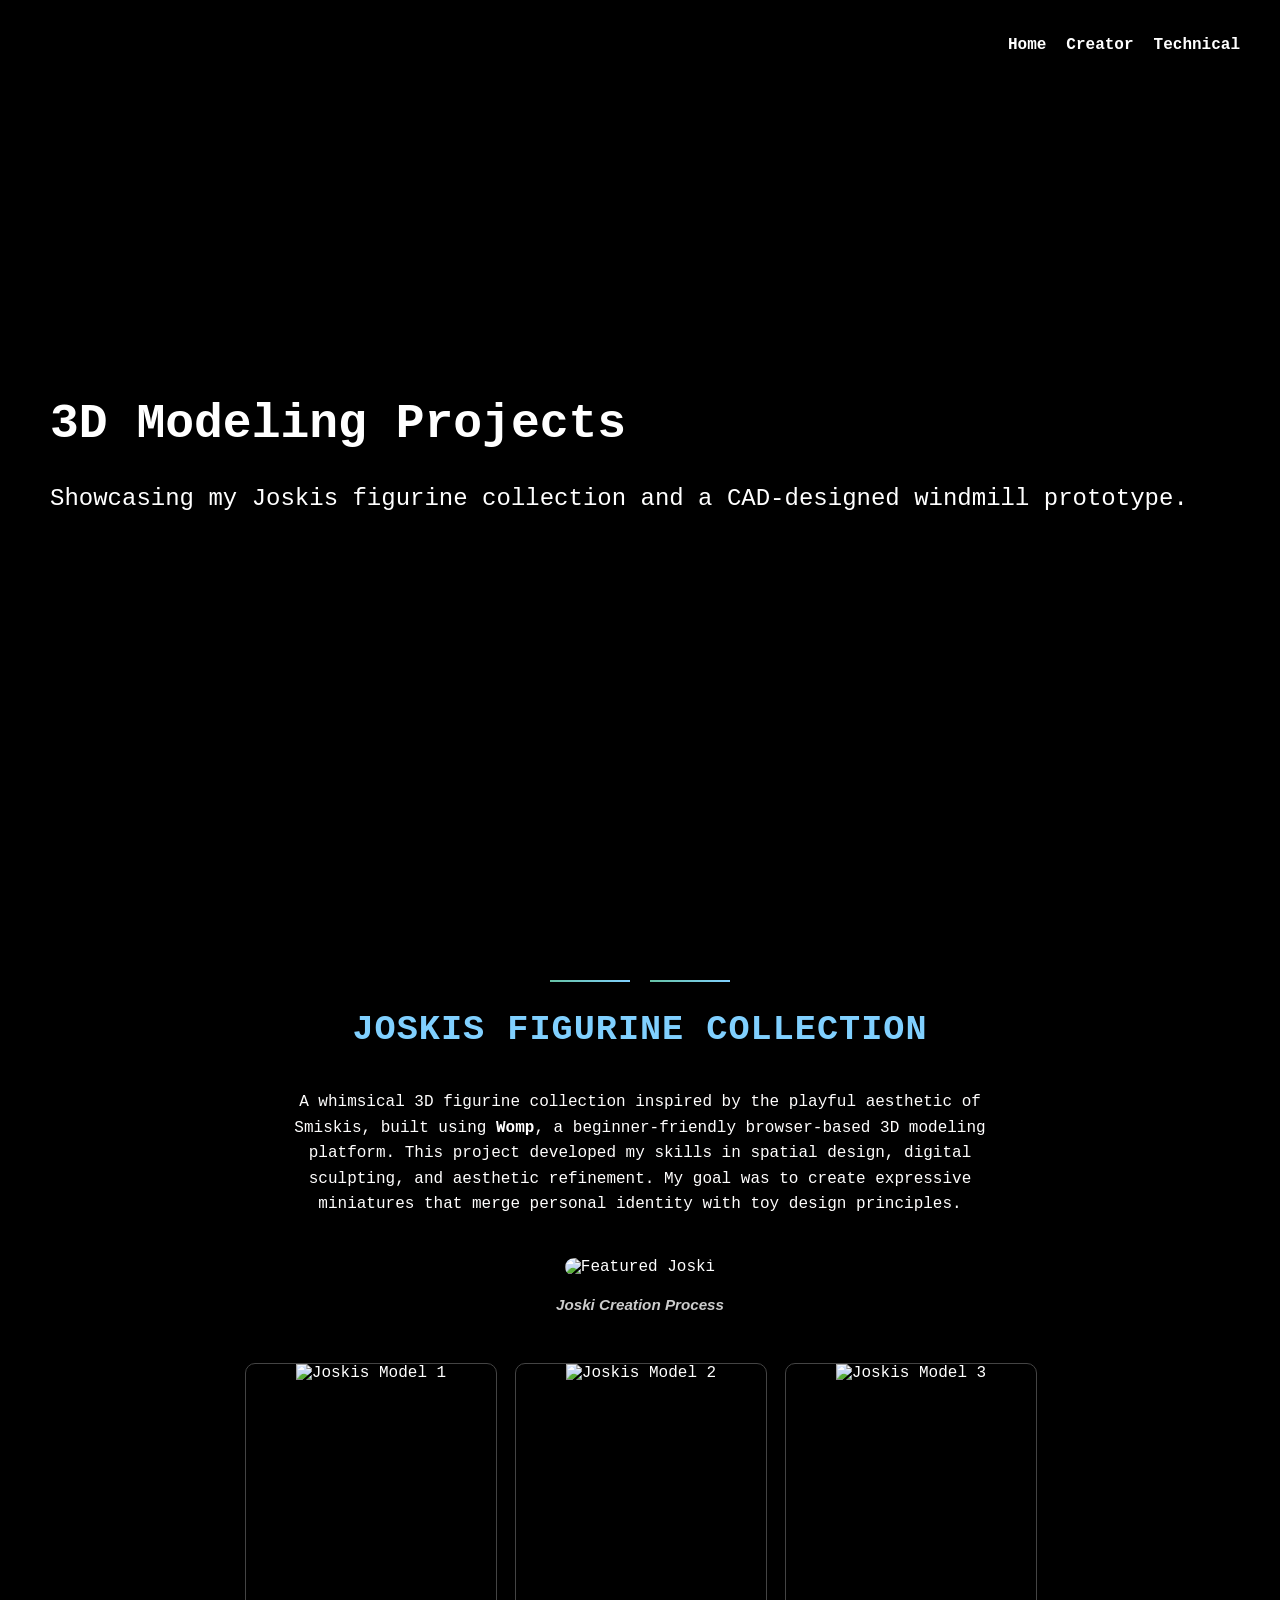
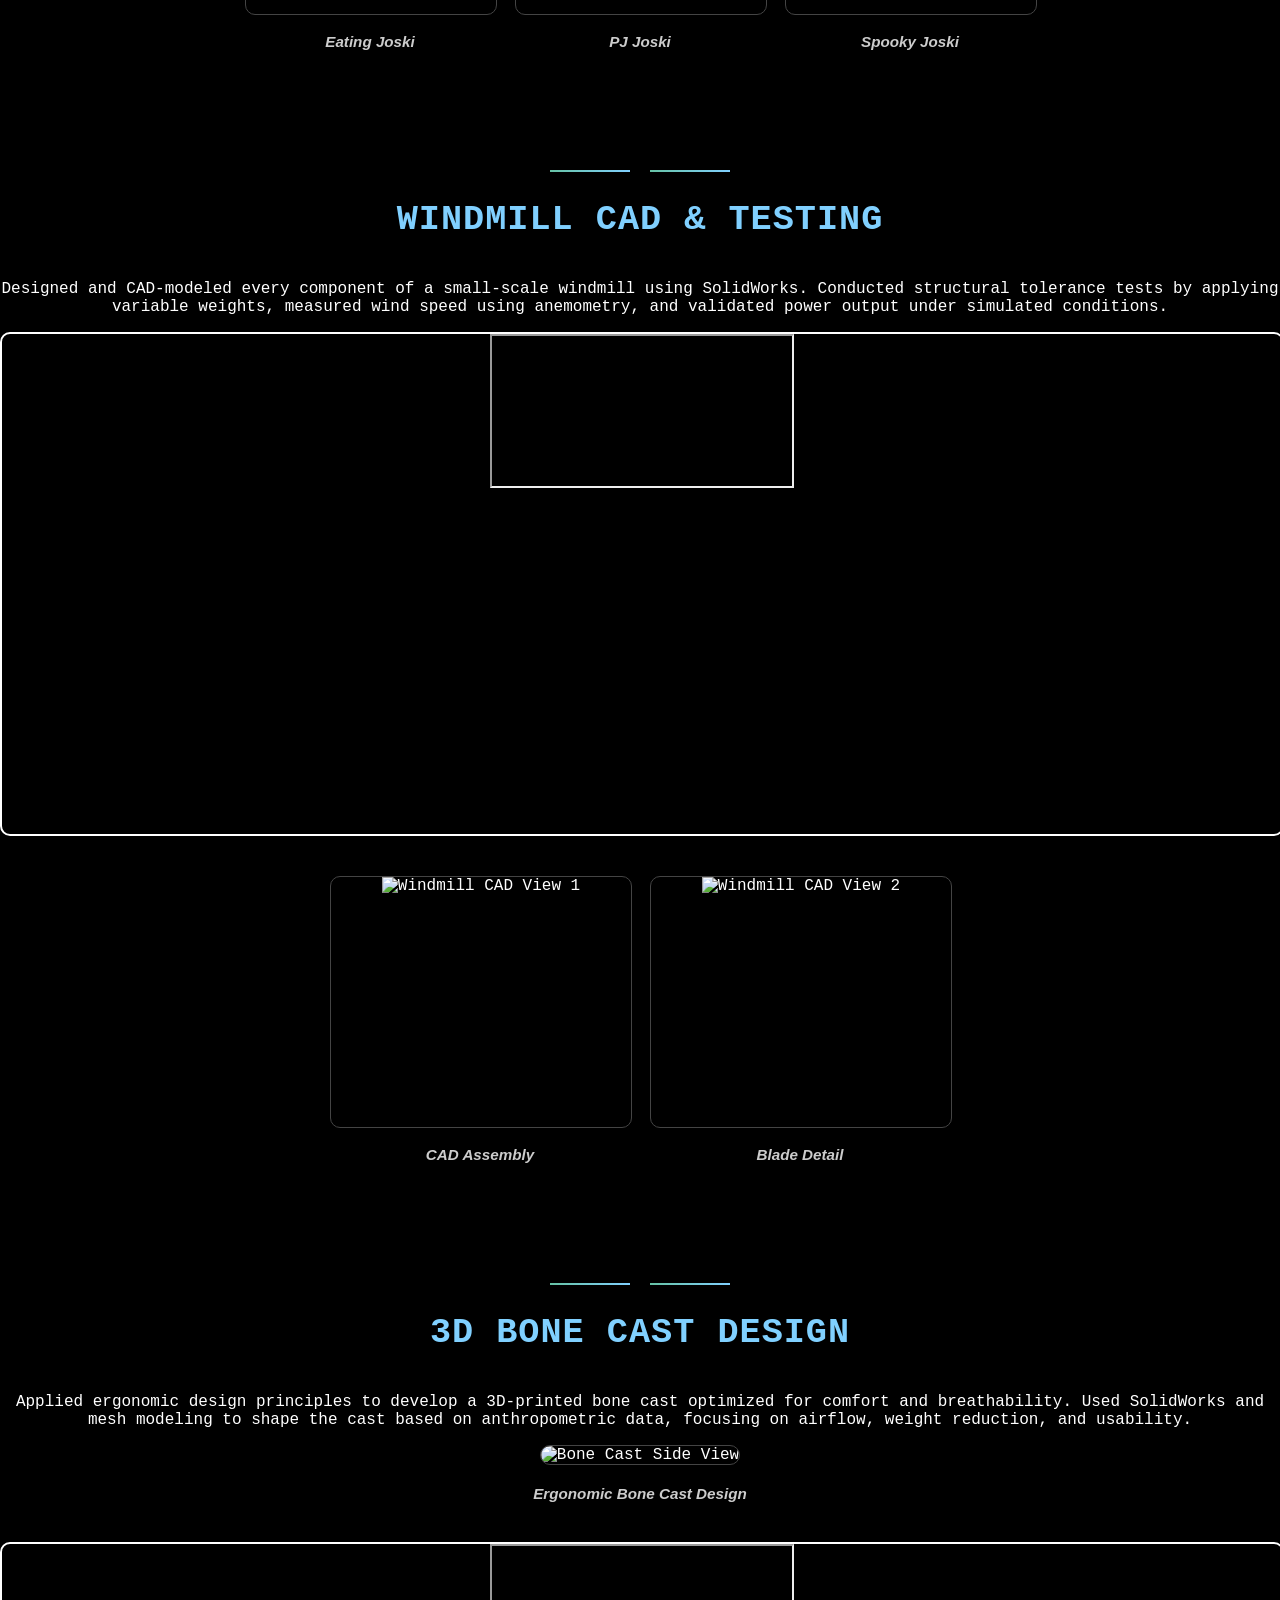
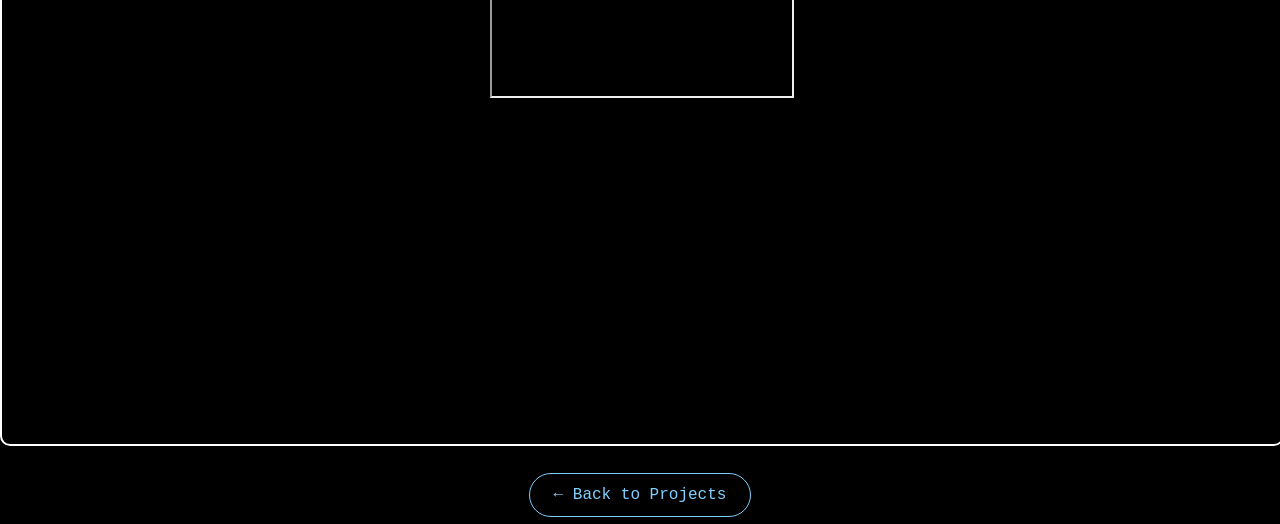
==== 3dmodel.html @ 24d0a65a "gitignore and bug fixes" ====
<!DOCTYPE html>
<html lang="en">
<head>
  <meta charset="UTF-8" />
  <meta name="viewport" content="width=device-width, initial-scale=1.0" />
  <title>Joskis Collection & Windmill Design</title>
  <style>

.back-button {
  padding: 12px 24px;
  border: 1px solid #80d0ff;
  border-radius: 30px;
  color: #80d0ff;
  text-decoration: none;
  font-size: 1rem;
  transition: background-color 0.3s, color 0.3s;
}

.back-button:hover {
  background-color: #80d0ff;
  color: black;
  cursor: pointer;
}

.pdf-container {
  margin-bottom: 40px;
  border: 2px solid white;
  border-radius: 10px;
  overflow: hidden;
  width: 100%;
  height: 500px;
}

.caption {
      text-align: center;
      font-size: 0.9rem;
      margin: 10px 0 30px;
      color: #ccc;
    }

    .caption-description {
      color: #999;
      font-size: 0.85rem;
      margin: -20px 0 30px;
      max-width: 450px;
      text-align: center;
      margin-left: auto;
      margin-right: auto;
      font-style: italic;
    }


  </style>
  <link rel="stylesheet" href="technical.css" />
</head>
<body>
  <ul class="top-nav">
    <li><a href="homepage.html">Home</a></li>
    <li><a href="creator.html">Creator</a></li>
    <li><a href="technical.html">Technical</a></li>
  </ul>

  <div class="header">
    <h1>3D Modeling Projects</h1>
    <p>Showcasing my Joskis figurine collection and a CAD-designed windmill prototype.</p>
  </div>

 <!-- Joskis Collection -->
<div class="section-title">Joskis Figurine Collection</div>

<p style="text-align: center; max-width: 700px; margin: 0 auto 40px; color: #fffefe; font-size: 1rem; line-height: 1.6;">
  A whimsical 3D figurine collection inspired by the playful aesthetic of Smiskis, built using <b>Womp</b>, a beginner-friendly browser-based 3D modeling platform.
  This project developed my skills in spatial design, digital sculpting, and aesthetic refinement. My goal was to create expressive miniatures that merge personal identity with toy design principles.
</p>

<!-- Featured Image -->
<div style="text-align: center; margin-bottom: 40px;">
  <img src="womp_process.png" alt="Featured Joski" style="max-width: 90%; height: auto; border-radius: 12px;" />
  <div class="caption" style="margin-top: 10px;">Joski Creation Process</div>
</div>

<!-- 3 Joskis in horizontal view -->
<div style="display: flex; justify-content: center; gap: 20px; flex-wrap: wrap; margin-bottom: 40px;">
    <div style="text-align: center; width: 250px;">
      <div style="width: 100%; height: 250px; overflow: hidden; border-radius: 10px; border: 1px solid #444;">
        <img src="womp1.png" alt="Joskis Model 1" style="width: 100%; height: 100%; object-fit: cover;" />
      </div>
      <div class="caption" style="margin-top: 8px;">Eating Joski</div>
    </div>
  
    <div style="text-align: center; width: 250px;">
      <div style="width: 100%; height: 250px; overflow: hidden; border-radius: 10px; border: 1px solid #444;">
        <img src="womp2.png" alt="Joskis Model 2" style="width: 100%; height: 100%; object-fit: cover;" />
      </div>
      <div class="caption" style="margin-top: 8px;">PJ Joski</div>
    </div>
  
    <div style="text-align: center; width: 250px;">
      <div style="width: 100%; height: 250px; overflow: hidden; border-radius: 10px; border: 1px solid #444;">
        <img src="womp3.png" alt="Joskis Model 3" style="width: 100%; height: 100%; object-fit: cover;" />
      </div>
      <div class="caption" style="margin-top: 8px;">Spooky Joski</div>
    </div>
  </div>
  


  <!-- Windmill Design -->
  <div class="section-title">Windmill CAD & Testing</div>
  <div class="project">
    <p class="project-description">
      Designed and CAD-modeled every component of a small-scale windmill using SolidWorks. Conducted structural tolerance tests by applying variable weights, measured wind speed using anemometry, and validated power output under simulated conditions.
    </p>
    <!-- PDF embed -->
    <div class="pdf-container">
      <iframe src="turbine_paper.pdf"></iframe>
    </div>
    <!-- Supporting images: 2 side-by-side -->
<div style="display: flex; justify-content: center; gap: 20px; flex-wrap: wrap; margin-top: 30px;">
    <div style="text-align: center; width: 300px;">
      <div style="width: 100%; height: 250px; overflow: hidden; border-radius: 10px; border: 1px solid #444;">
        <img src="turbine_sketch.png" alt="Windmill CAD View 1" style="width: 100%; height: 100%; object-fit: cover;" />
      </div>
      <div class="caption" style="margin-top: 8px;">CAD Assembly</div>
    </div>
  
    <div style="text-align: center; width: 300px;">
      <div style="width: 100%; height: 250px; overflow: hidden; border-radius: 10px; border: 1px solid #444;">
        <img src="turbine_cad.png" alt="Windmill CAD View 2" style="width: 100%; height: 100%; object-fit: cover;" />
      </div>
      <div class="caption" style="margin-top: 8px;">Blade Detail</div>
    </div>
  </div>
  


  <!-- 3D Bone Cast Design -->
<div class="section-title">3D Bone Cast Design</div>

<div class="project">
  <p class="project-description">
    Applied ergonomic design principles to develop a 3D-printed bone cast optimized for comfort and breathability. 
    Used SolidWorks and mesh modeling to shape the cast based on anthropometric data, focusing on airflow, weight reduction, and usability.
  </p>

  <!-- Full-width Image (no crop) -->
  <div style="text-align: center; margin-bottom: 30px;">
    <img src="cast_poster.png" alt="Bone Cast Side View" style="max-width: 90%; height: auto; border-radius: 12px; border: 1px solid #444;" />
    <div class="caption" style="margin-top: 10px;">Ergonomic Bone Cast Design</div>
  </div>

  <!-- PDF embed -->
  <div class="pdf-container">
    <iframe src="cast_paper.pdf"></iframe>
  </div>
</div>



<div class="back-container">
    <a href="creator.html" class="back-button">← Back to Projects</a>
  </div>
</body>
</html>
---- technical.css ----
body {
    background-color: black;
    color: white;
    font-family: 'Andale Mono', monospace;
    text-align: center;
    margin: 0;
    padding: 0;
}


.header {
    display: flex;
    flex-direction: column;
    align-items: flex-start;
    justify-content: center;
    height: 100vh;
    padding-left: 50px;
    text-align: left;
}

.header h1 {
    font-size: 3rem;
    margin-bottom: 10px;
}

.header p {
    font-size: 1.5rem;
    font-family: 'Courier New', sans-serif;
}


.gallery {
    display: flex;
    justify-content: center;
    align-items: center;
    gap: 50px;
    padding: 50px;
}

.gallery-item {
    text-align: center;
}

.gallery-item img {
    width: 250px;
    height: 250px;
    object-fit: cover;
    border-radius: 10px;
    border: 2px solid white;
    transition: transform 0.3s ease, border-color 0.3s ease;
}

.gallery-item img:hover {
    transform: scale(1.05);
    border-color: #4992d6;
}

.gallery-item p {
    margin-top: 15px;
    font-size: 1.5rem;
    font-family: 'copperplate', sans-serif;
}


.top-nav {
    display: flex;
    justify-content: flex-end; 
    gap: 20px;
    position: absolute;
    list-style: none;
    top: 20px;
    right: 40px;
}

.top-nav a {
    text-decoration: none;
    color: white;
    font-size: 16px;
    font-weight: bold;
    transition: color 0.3s;
}

.top-nav a:hover {
    color: #4992d6;
}

.cta {
    display: flex;
    gap: 20px;
    margin-top: 40px;
}

.cta button {
    background: none;
    border: 2px solid white;
    color: white;
    padding: 10px 20px;
    font-size: 1.5rem;
    cursor: pointer;
    transition: background 0.3s ease;
}

.cta button:hover {
    background: white;
    color: black;
}

.horizontal-scroll {
    display: flex;
    overflow-x: auto;
    overflow-y: hidden;
    gap: 50px;
    padding: 50px;
    scroll-behavior: smooth;
    -webkit-overflow-scrolling: touch;
    max-width: 100vw;
    box-sizing: border-box;
    scroll-snap-type: x mandatory;
    scrollbar-width: thin;
}

.scroll-item {
    flex: 0 0 auto;
    width: 250px;
    scroll-snap-align: start;
    text-align: center;
}

.scroll-item img {
    width: 100%;
    height: 250px;
    object-fit: cover;
    border-radius: 10px;
    border: 2px solid white;
    transition: transform 0.3s ease, border-color 0.3s ease;
}

.scroll-item img:hover {
    transform: scale(1.05);
    border-color: #4992d6;
}

.horizontal-scroll::-webkit-scrollbar {
    height: 8px;
}

.horizontal-scroll::-webkit-scrollbar-thumb {
    background: #666;
    border-radius: 4px;
}

.scroll-item {
    position: relative;
    flex: 0 0 auto;
    width: 250px;
    text-align: center;
    text-decoration: none;
    color: white;
    transition: transform 0.3s ease;
}

.scroll-item img {
    width: 100%;
    height: 250px;
    object-fit: cover;
    border-radius: 10px;
    border: 2px solid white;
    transition: transform 0.3s ease, border-color 0.3s ease;
}

.scroll-item:hover img {
    transform: scale(1.05);
    border-color: #4992d6;
}

.scroll-item .caption {
    margin-top: 10px;
    font-size: 1.2rem;
    font-family: 'copperplate', sans-serif;
}

.scroll-item .overlay {
    position: absolute;
    top: 0;
    left: 0;
    width: 100%;
    height: 250px;
    background: rgba(0, 0, 0, 0.6);
    color: white;
    font-size: 1.1rem;
    display: flex;
    justify-content: center;
    align-items: center;
    opacity: 0;
    border-radius: 10px;
    transition: opacity 0.3s ease;
    pointer-events: none;
}

.scroll-item:hover .overlay {
    opacity: 1;
}

.scroll-item {
    position: relative; /* REQUIRED for overlay positioning */
    flex: 0 0 auto;
    width: 250px;
    text-align: center;
    text-decoration: none;
    color: white;
    transition: transform 0.3s ease;
  }
  
  .scroll-item img {
    width: 100%;
    height: 250px;
    object-fit: cover;
    border-radius: 10px;
    border: 2px solid white;
    transition: transform 0.3s ease, border-color 0.3s ease;
  }
  
  .overlay {
    position: absolute;
    top: 0;
    left: 0;
    width: 100%;
    height: 250px;
    background: rgba(0, 0, 0, 0.6);
    color: white;
    font-size: 1.1rem;
    display: flex;
    justify-content: center;
    align-items: center;
    opacity: 0;
    border-radius: 10px;
    transition: opacity 0.3s ease;
    pointer-events: none;
  }
  
  .scroll-item:hover .overlay {
    opacity: 1;
  }
  
  .expandable {
    background-color: #111;
    border: 2px solid white;
    border-radius: 10px;
    width: 250px;
    flex: 0 0 auto;
    text-align: center;
    overflow: hidden;
    transition: box-shadow 0.3s ease;
    position: relative;
    display: flex;
    flex-direction: column;
    min-height: 320px;
  }
  
  .expandable:hover {
    box-shadow: 0 0 10px #4992d6;
  }
  
  .expandable img {
    width: 100%;
    height: 250px;
    object-fit: cover;
    border-bottom: 2px solid white;
    border-radius: 10px 10px 0 0;
  }
  
  .caption {
    font-size: 1.1rem;
    font-family: 'Copperplate', sans-serif;
    padding: 10px;
    font-weight: bold;
  }
  
  .details {
    opacity: 0;
    padding: 0 15px;
    font-size: 0.9rem;
    color: #ccc;
    transition: opacity 0.3s ease, max-height 0.3s ease;
    overflow: hidden;
    max-height: 0;
  }
  
  .expandable:hover .details {
    opacity: 1;
    max-height: 1000px;
    padding-bottom: 10px;
  }
  
  .view-link {
    display: inline-block;
    margin-top: 8px;
    color: #4992d6;
    text-decoration: underline;
    font-size: 0.9rem;
  }

  .expandable a {
    display: block;
    text-decoration: none;
    color: inherit;
  }
  
  .section-title {
    font-size: 2.2rem;
    color: #80d0ff;
    text-align: center;
    margin: 80px auto 40px;
    font-weight: 600;
    position: relative;
    letter-spacing: 1px;
    text-transform: uppercase;
    font-family: 'Courier New', monospace;
    padding-top: 30px;
  }
  
  .section-title::before,
  .section-title::after {
    content: "";
    position: absolute;
    top: 0;
    width: 80px;
    height: 2px;
    background: linear-gradient(to right, #66c2a5, #80d0ff);
  }
  
  .section-title::before {
    left: calc(50% - 90px);
  }
  
  .section-title::after {
    right: calc(50% - 90px);
  }
  
  .caption {
    font-size: 0.95rem;
    color: #cccccc;
    margin-top: 8px;
    text-align: center;
    font-style: italic;
  }
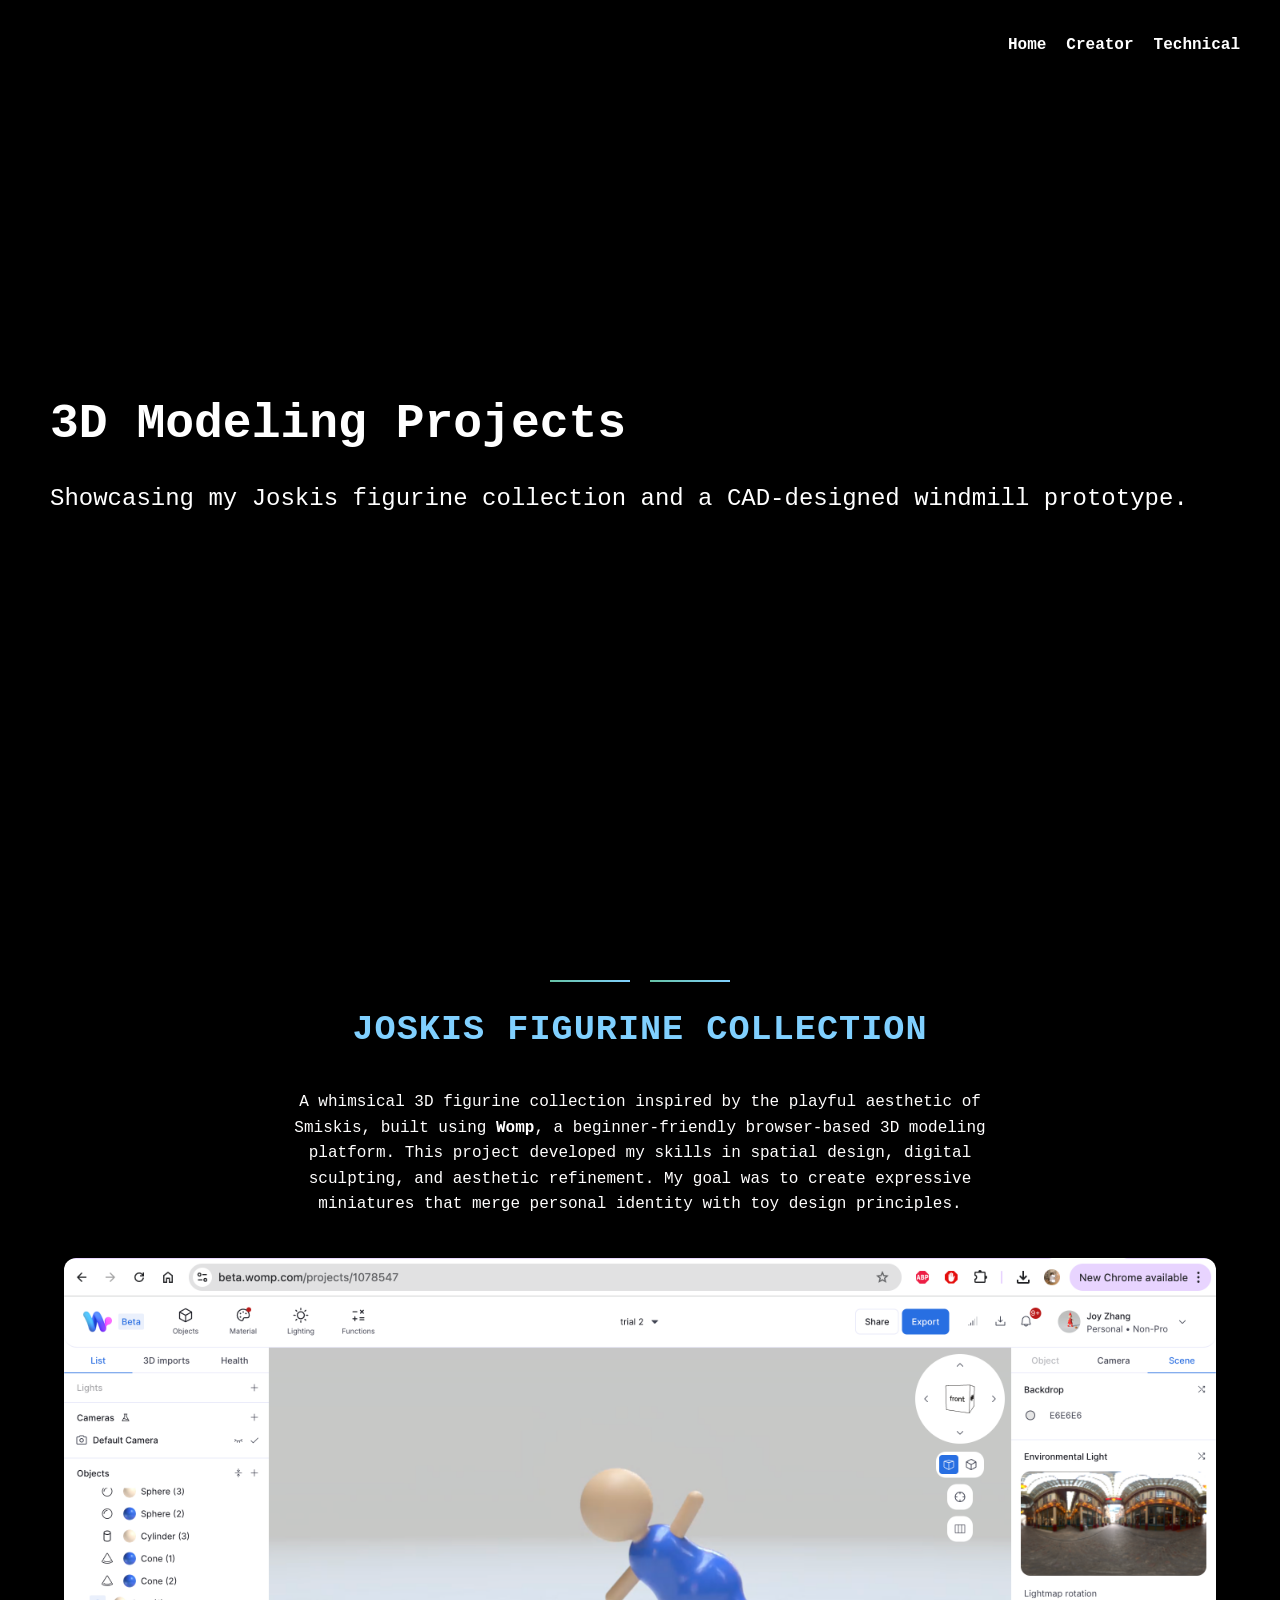
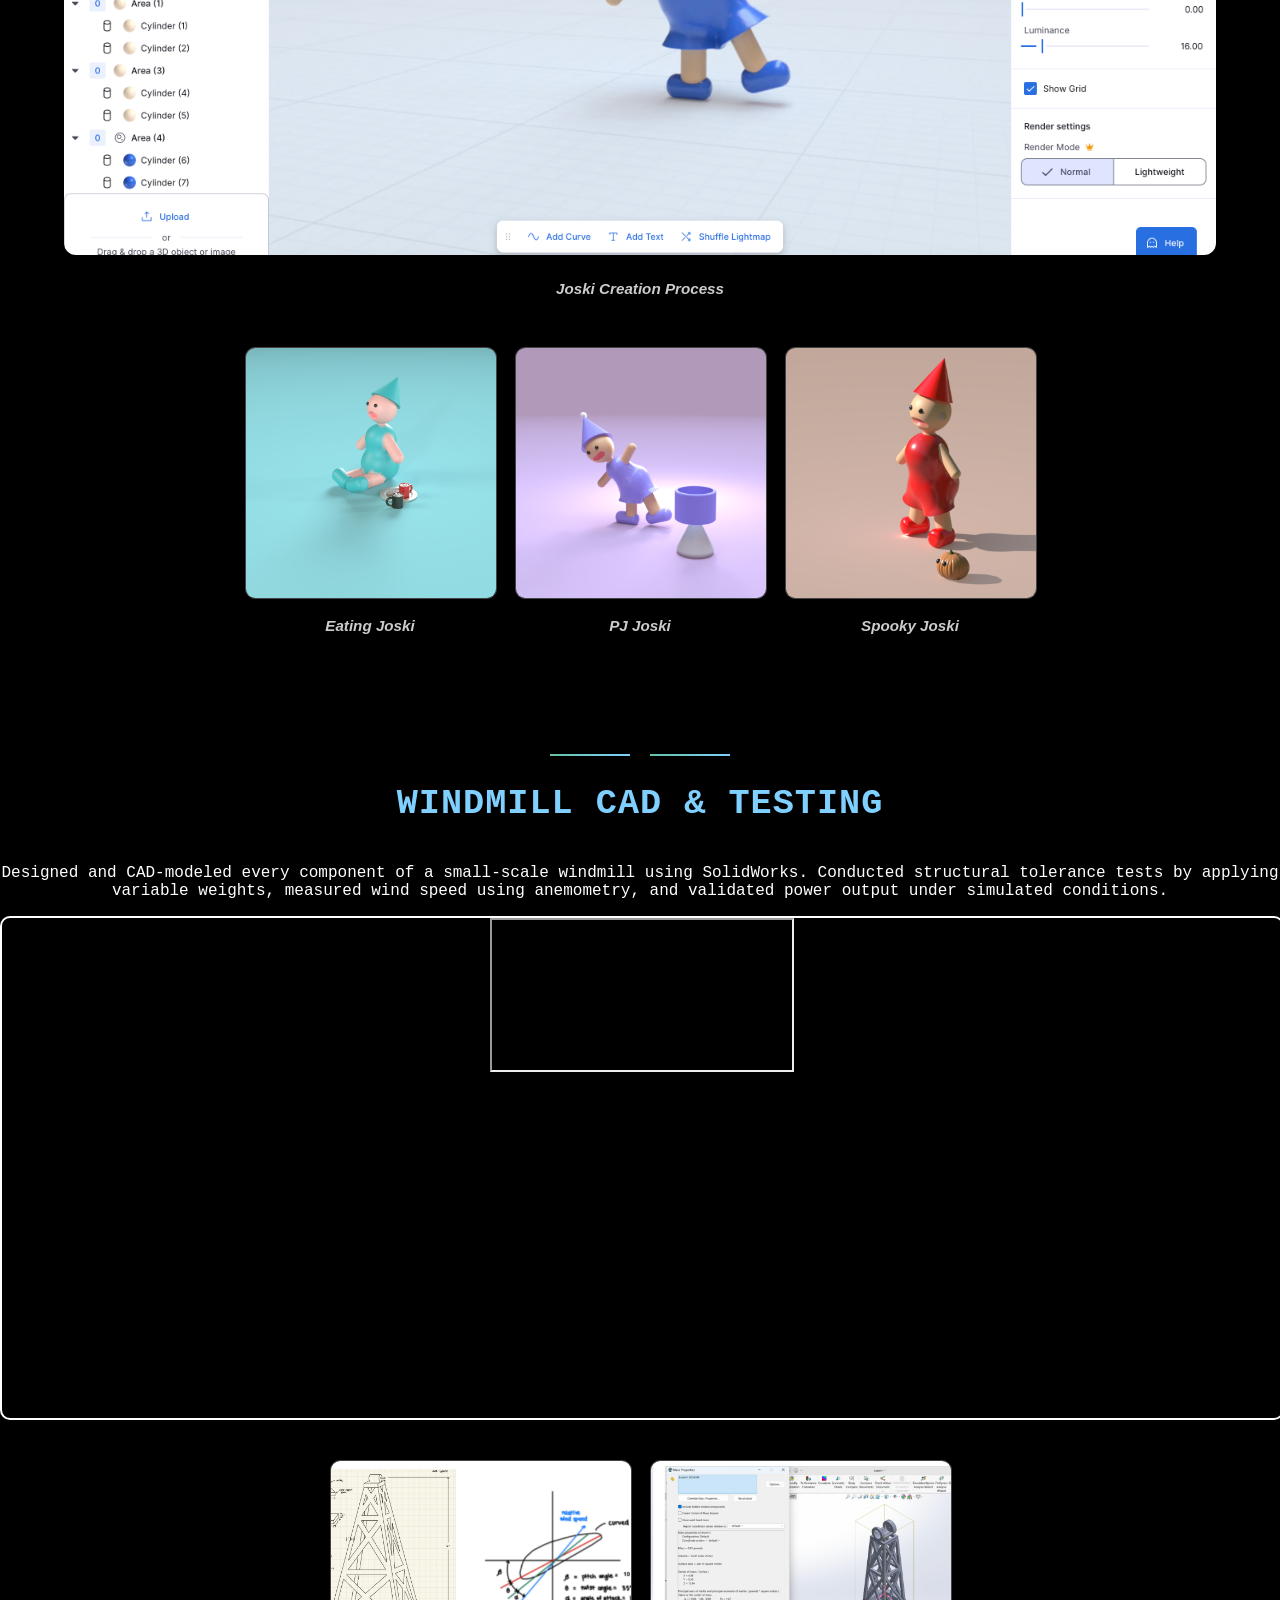
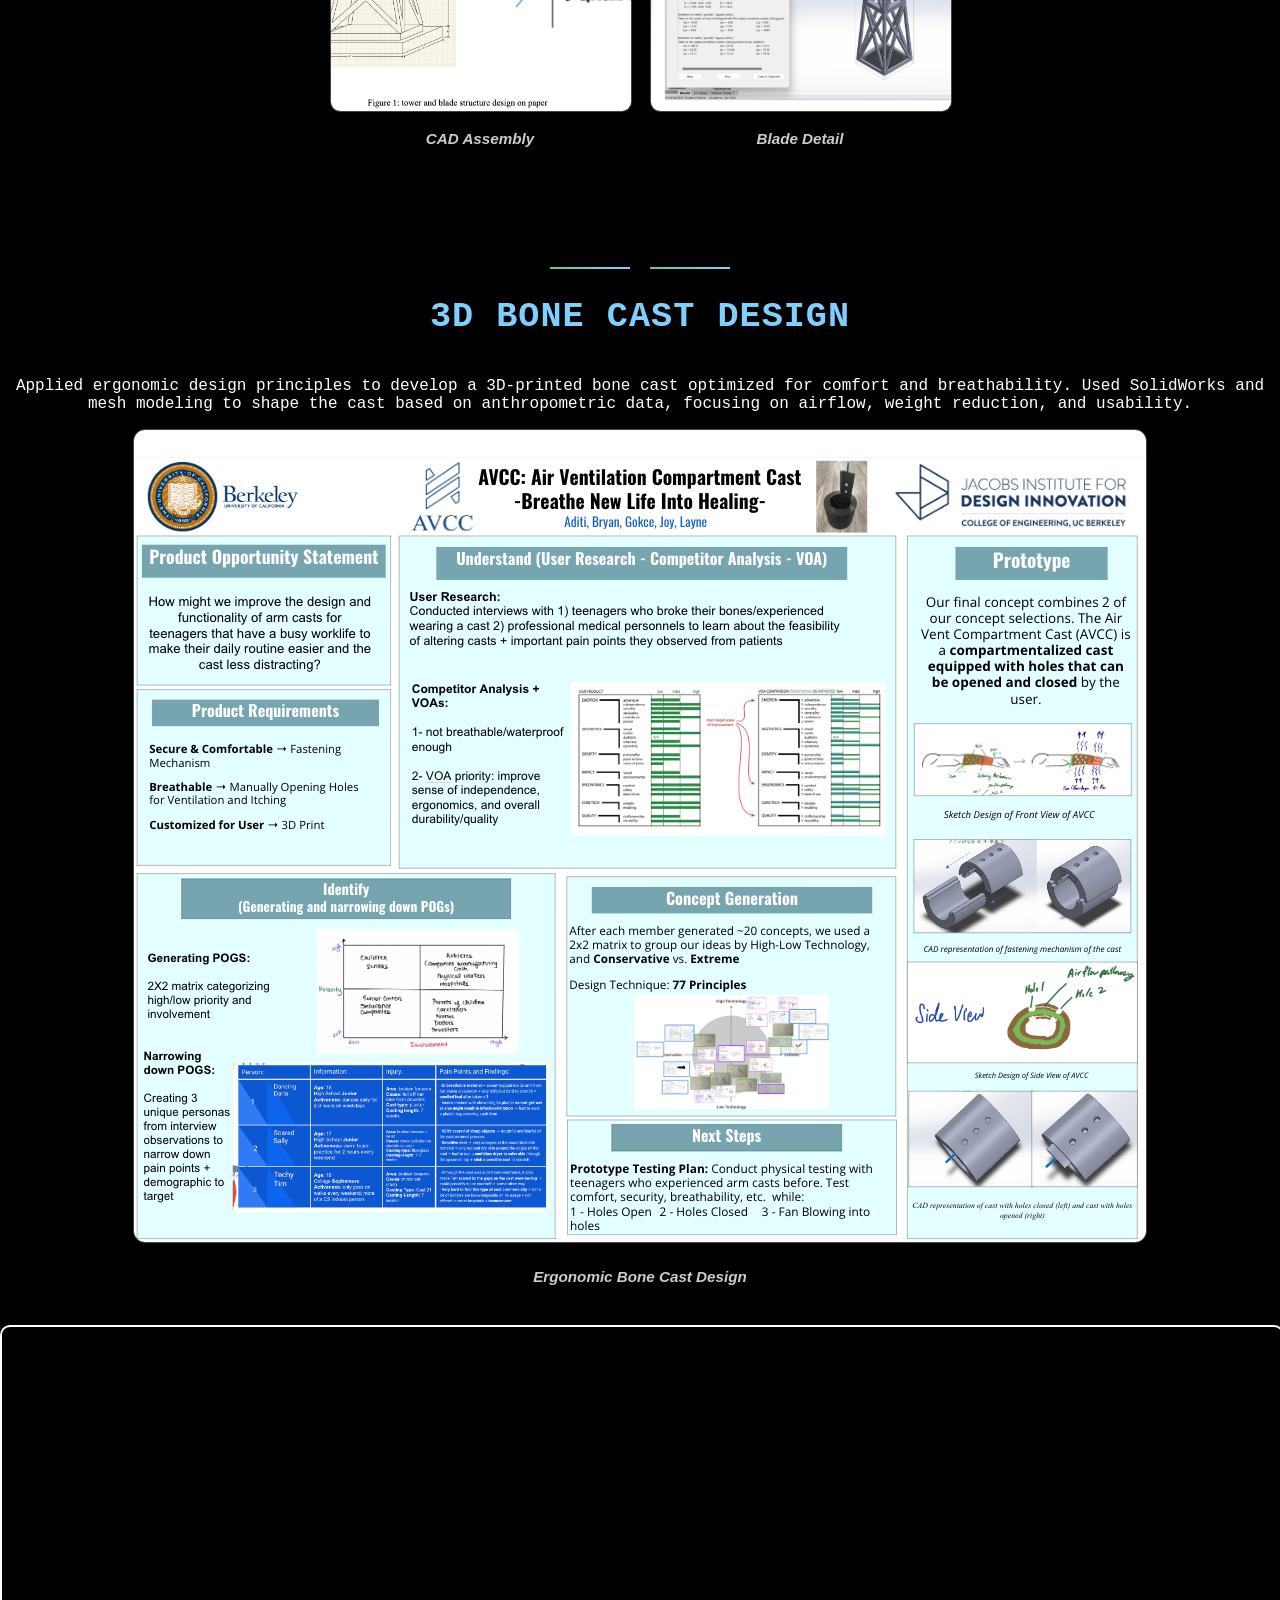
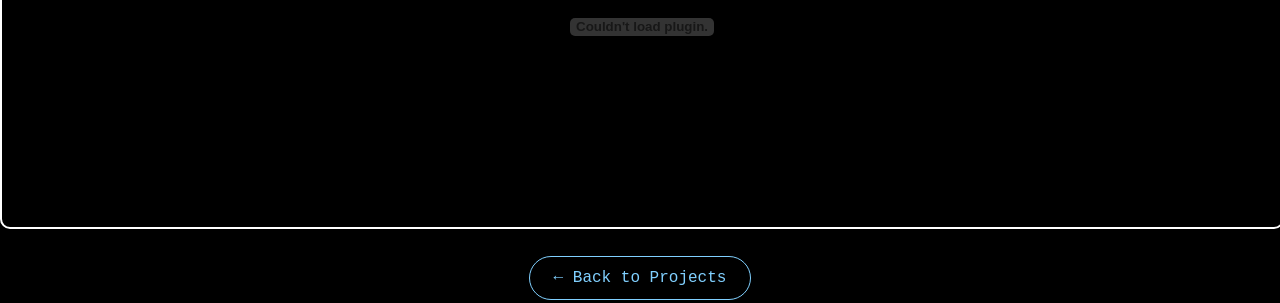
==== commit 168dad05: "trying new pdf embed" ====
--- a/3dmodel.html
+++ b/3dmodel.html
@@ -113,7 +113,7 @@
     </p>
     <!-- PDF embed -->
     <div class="pdf-container">
-      <iframe src="turbine_paper.pdf"></iframe>
+      <iframe src="/turbine_paper.pdf"></iframe>
     </div>
     <!-- Supporting images: 2 side-by-side -->
 <div style="display: flex; justify-content: center; gap: 20px; flex-wrap: wrap; margin-top: 30px;">
@@ -151,7 +151,7 @@
 
   <!-- PDF embed -->
   <div class="pdf-container">
-    <iframe src="cast_paper.pdf"></iframe>
+    <embed src="/cast_paper.pdf" type="application/pdf" width="100%" height="600px" />
   </div>
 </div>
 
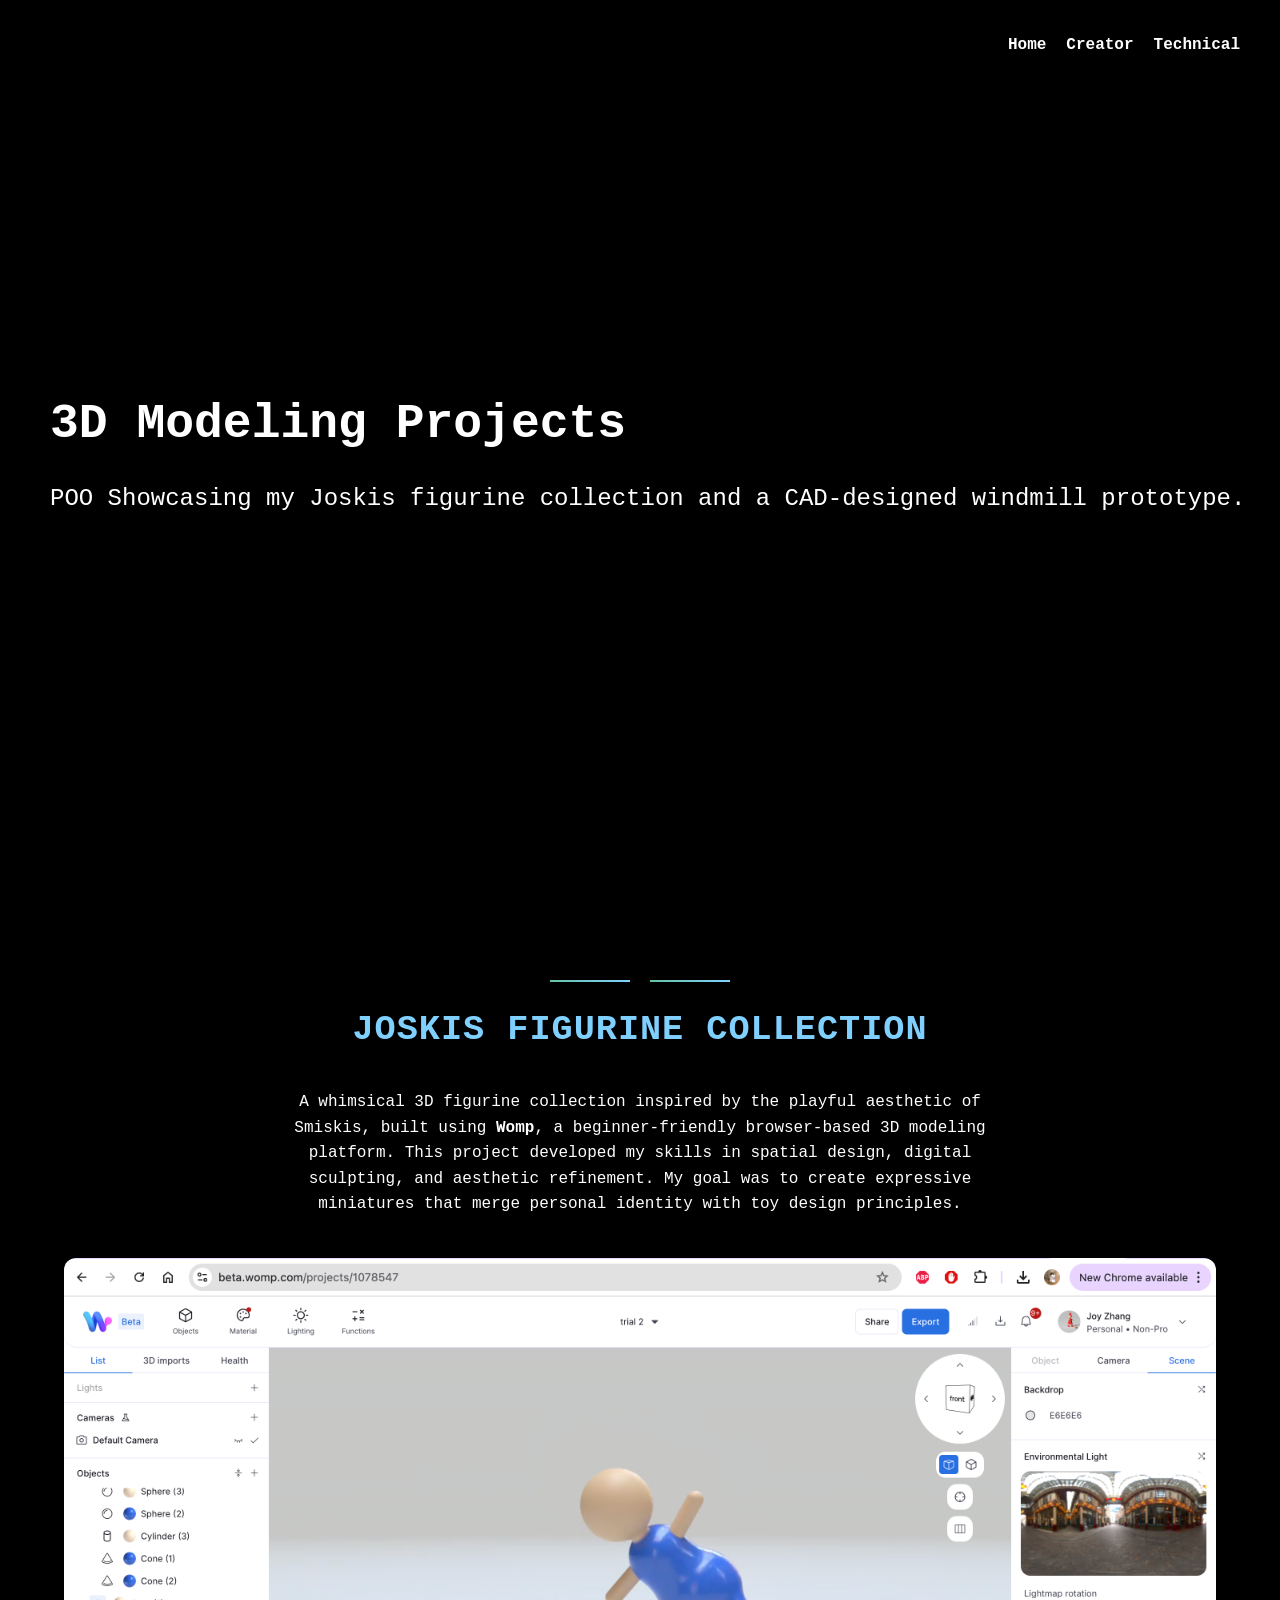
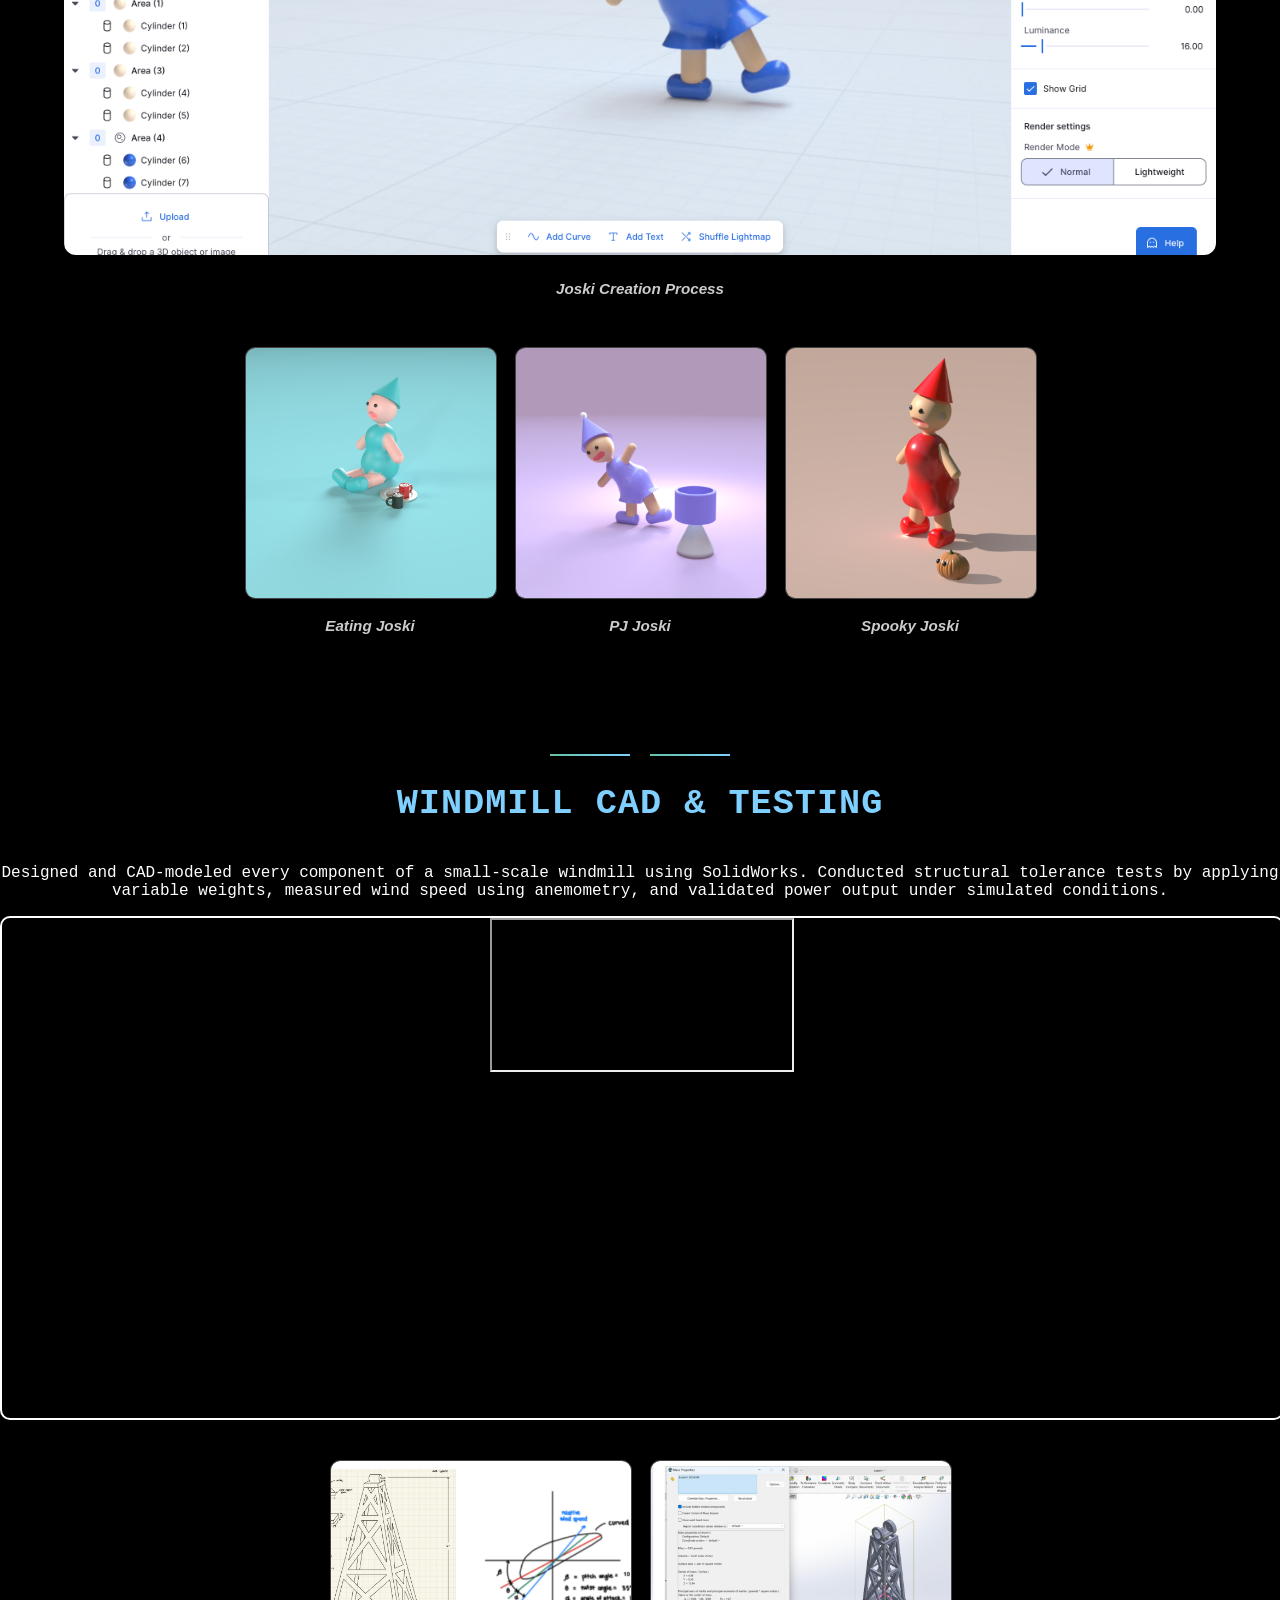
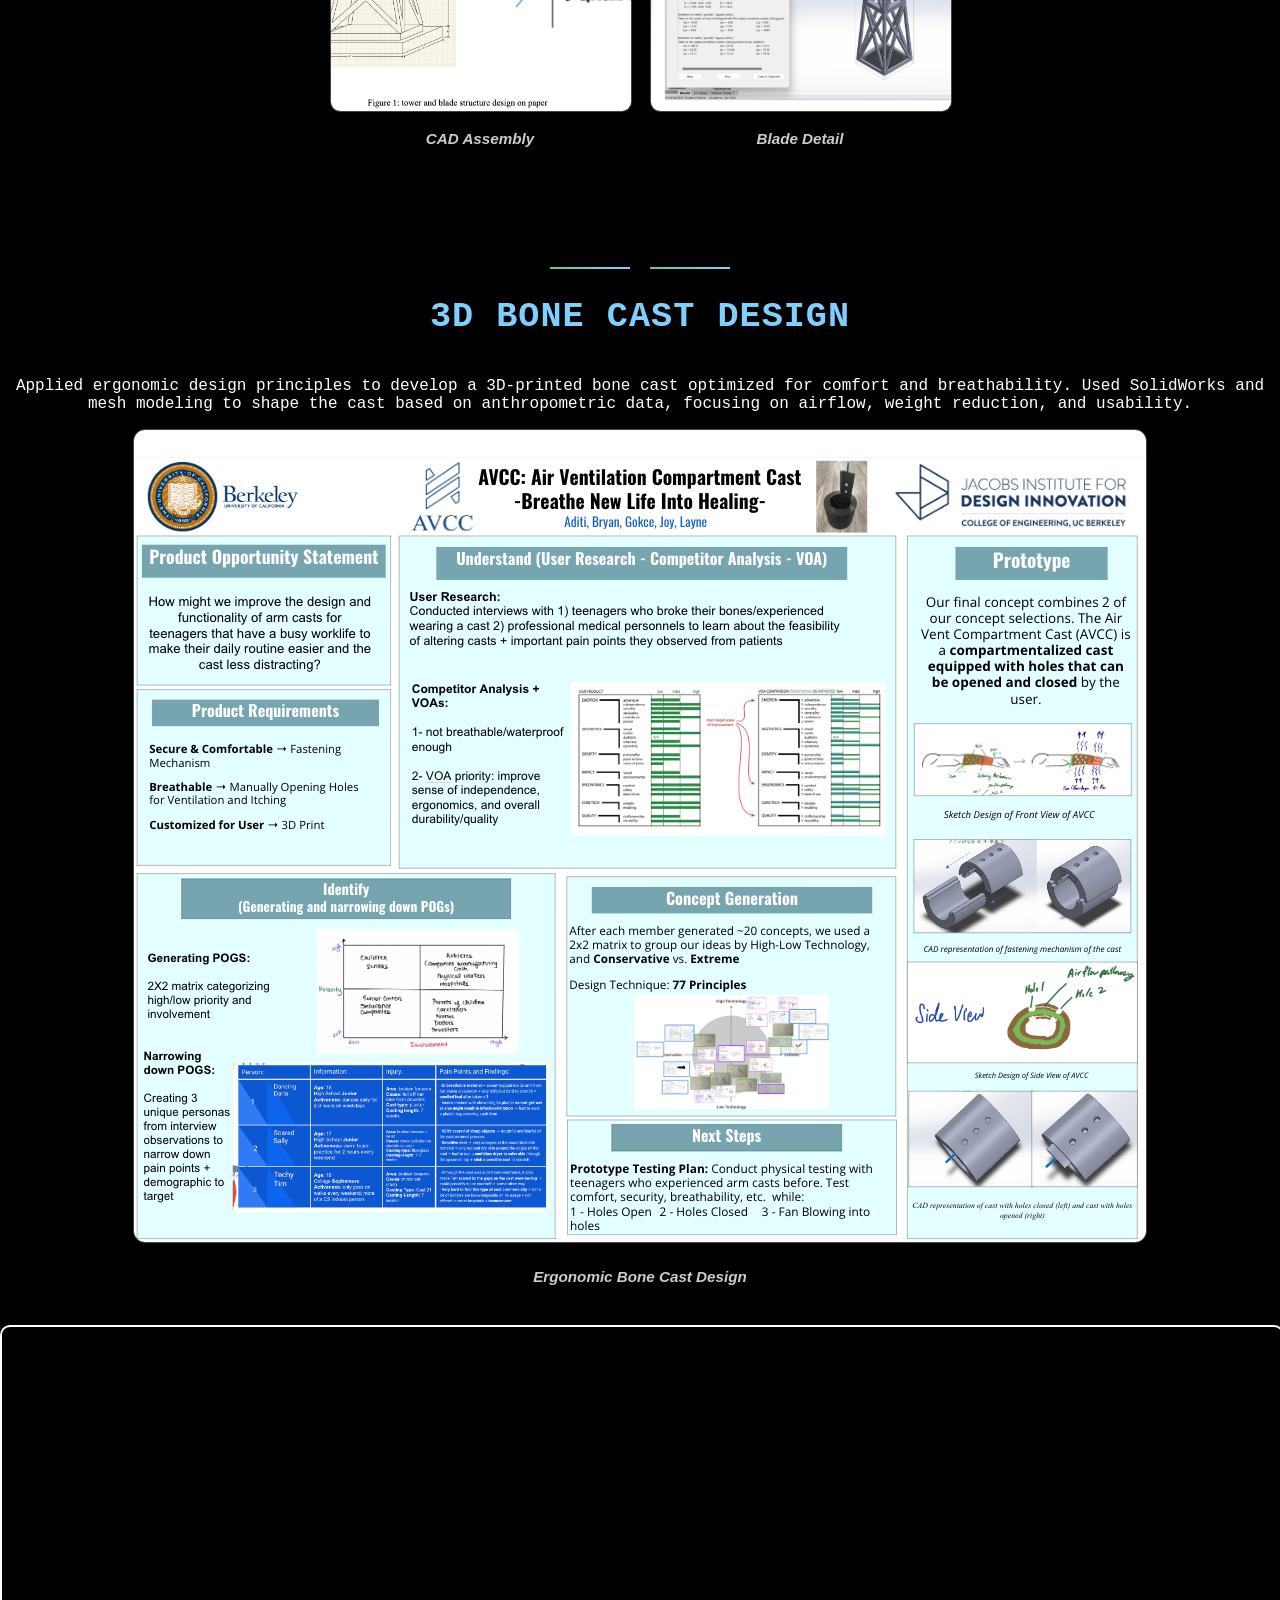
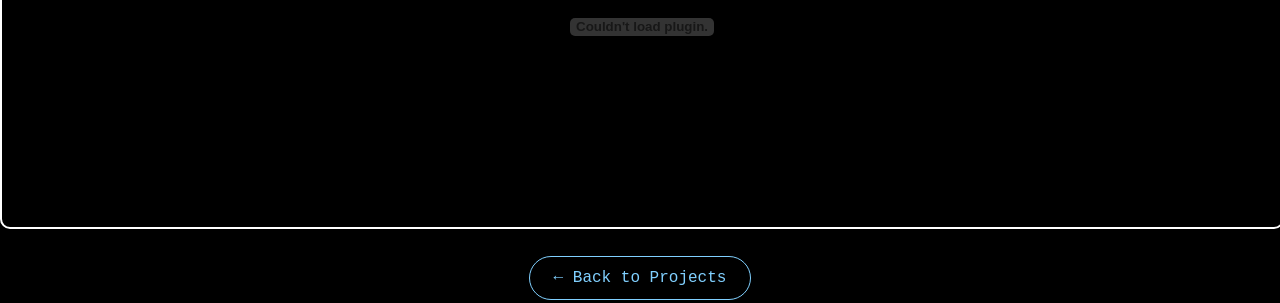
==== commit f104a660: "trial" ====
--- a/3dmodel.html
+++ b/3dmodel.html
@@ -62,7 +62,7 @@
 
   <div class="header">
     <h1>3D Modeling Projects</h1>
-    <p>Showcasing my Joskis figurine collection and a CAD-designed windmill prototype.</p>
+    <p> POO Showcasing my Joskis figurine collection and a CAD-designed windmill prototype.</p>
   </div>
 
  <!-- Joskis Collection -->
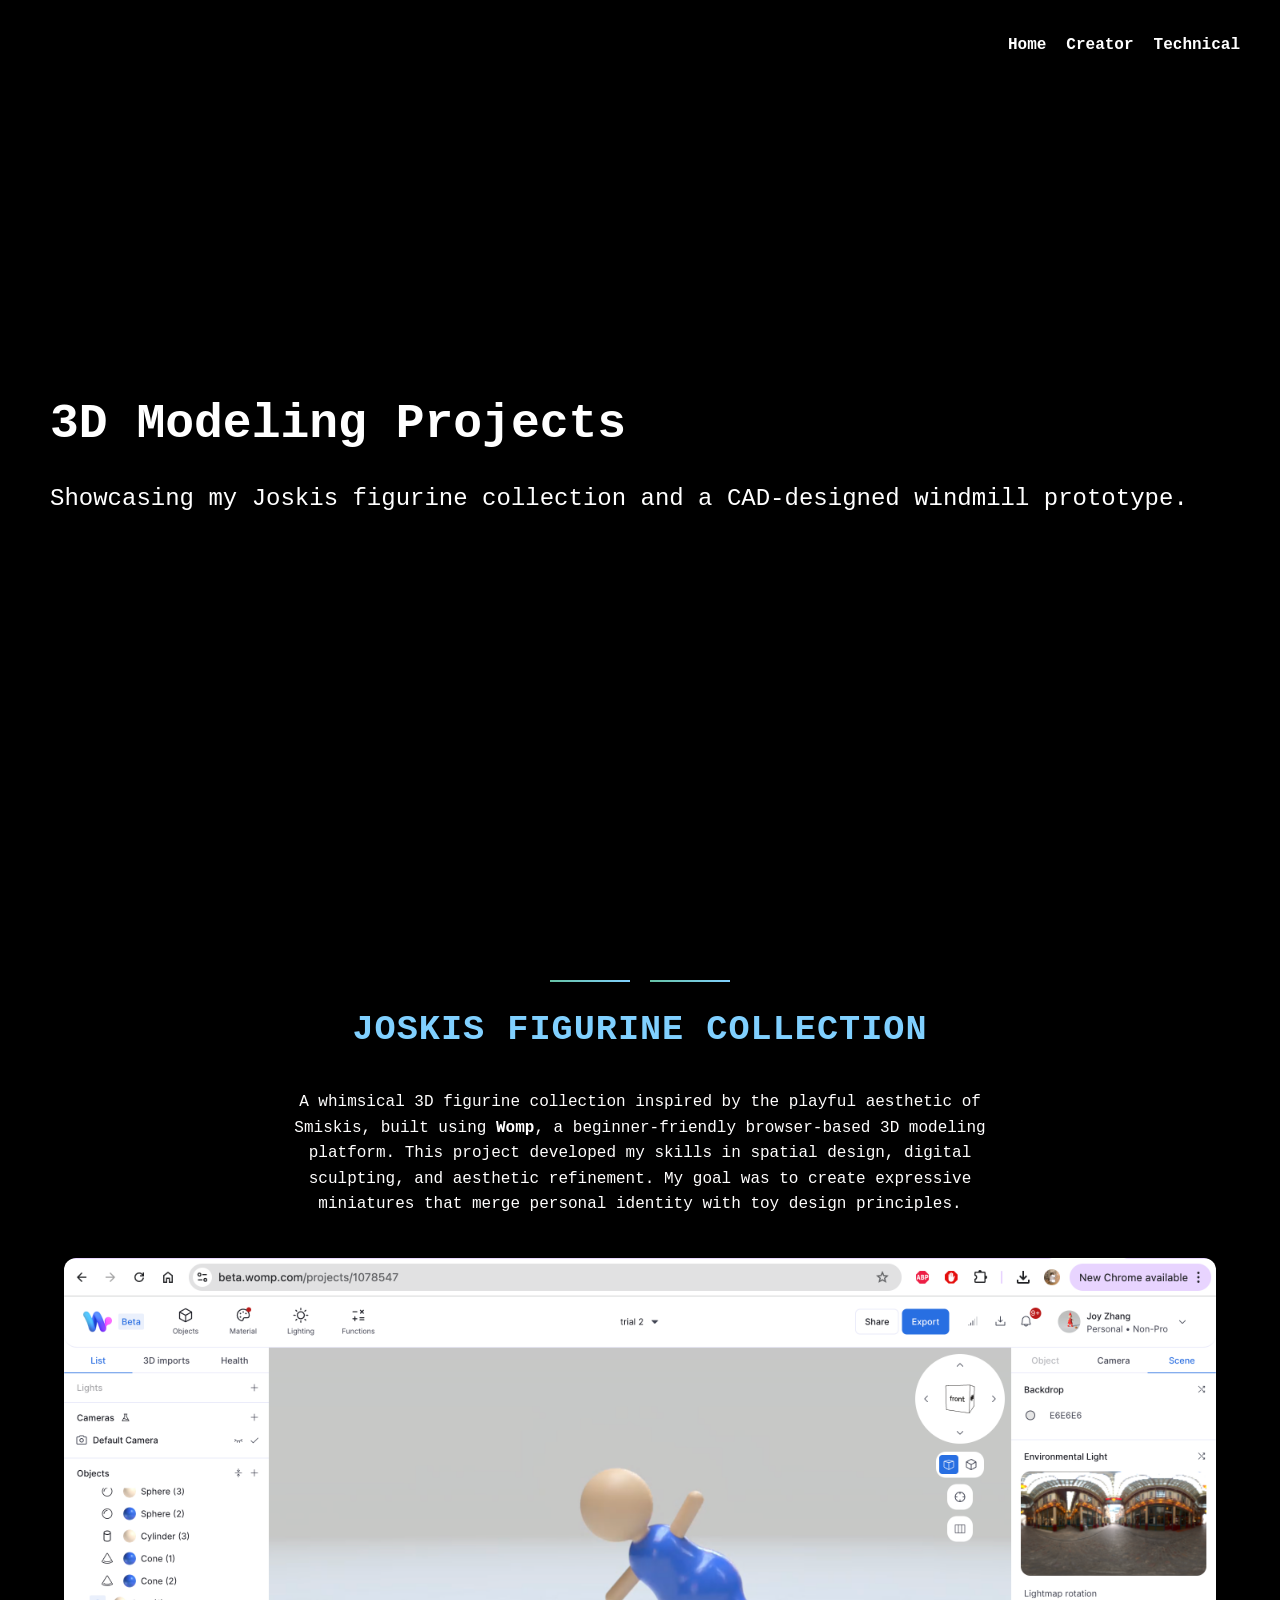
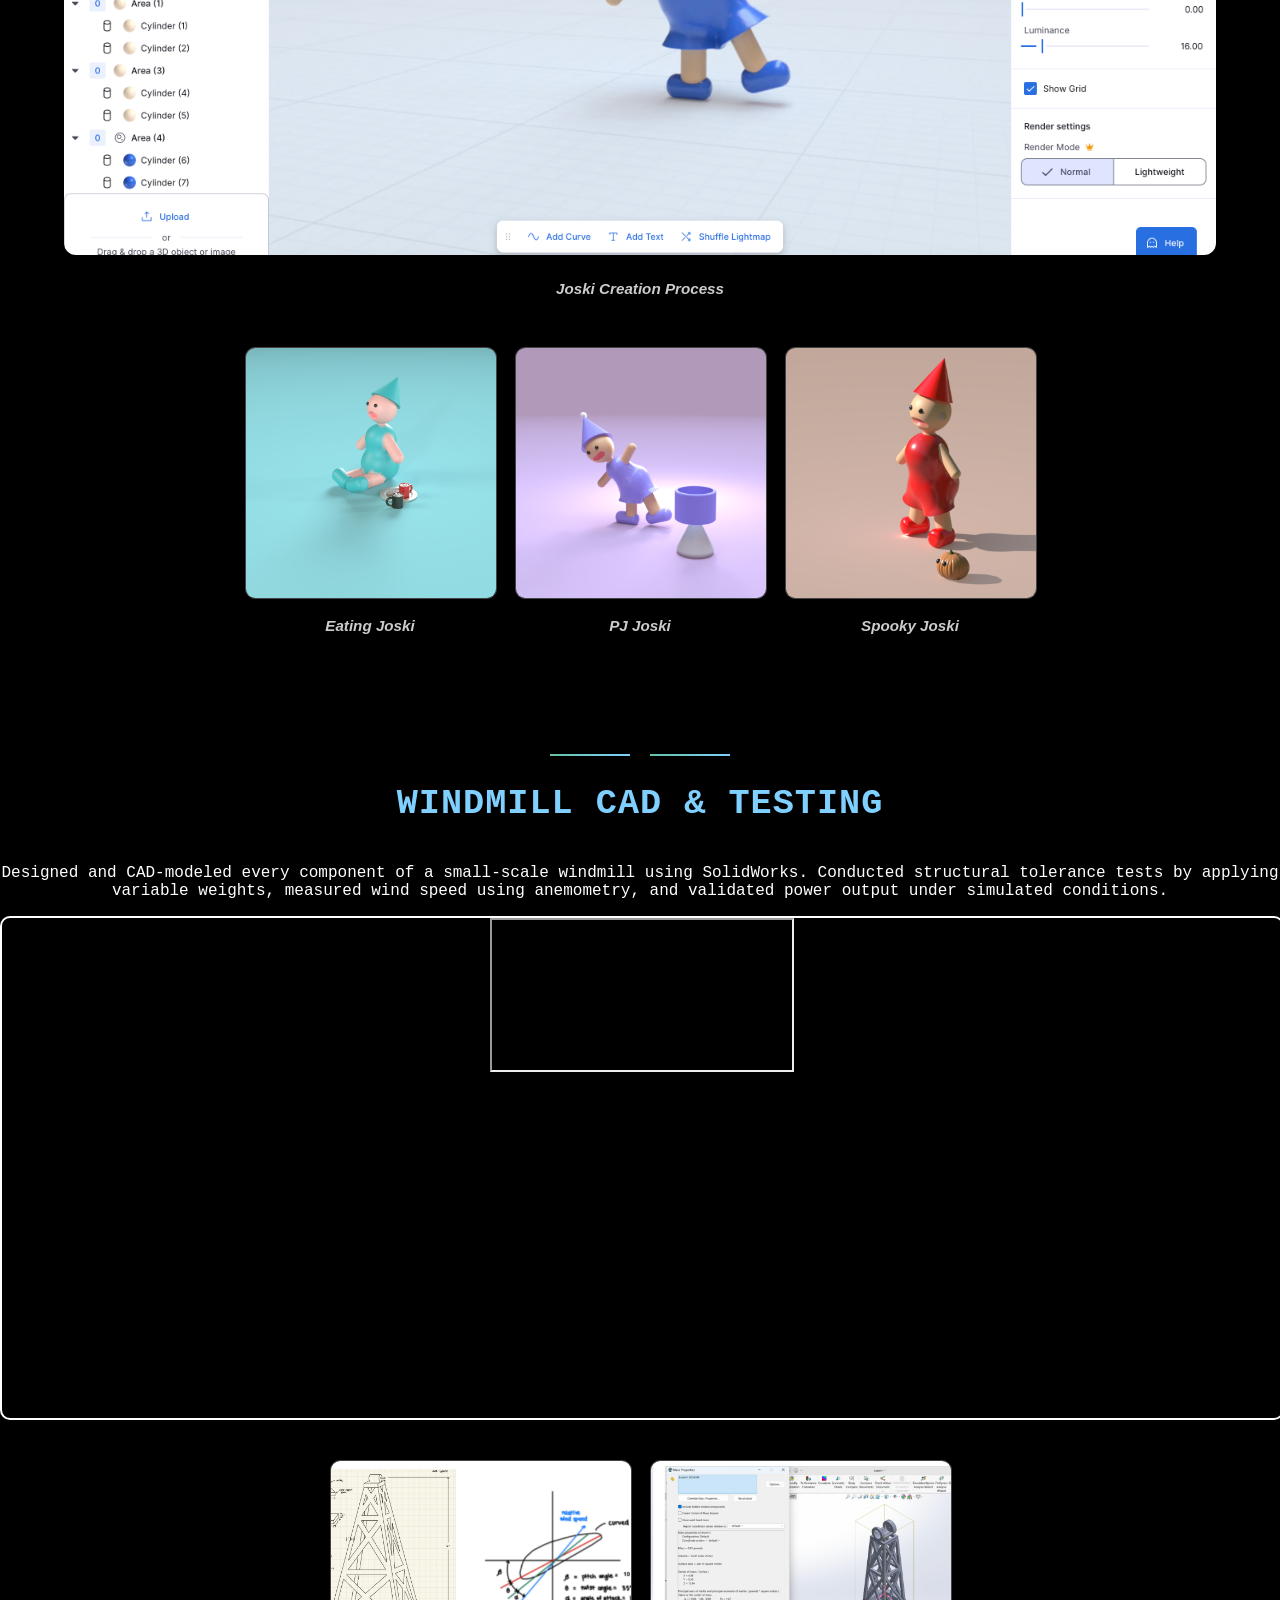
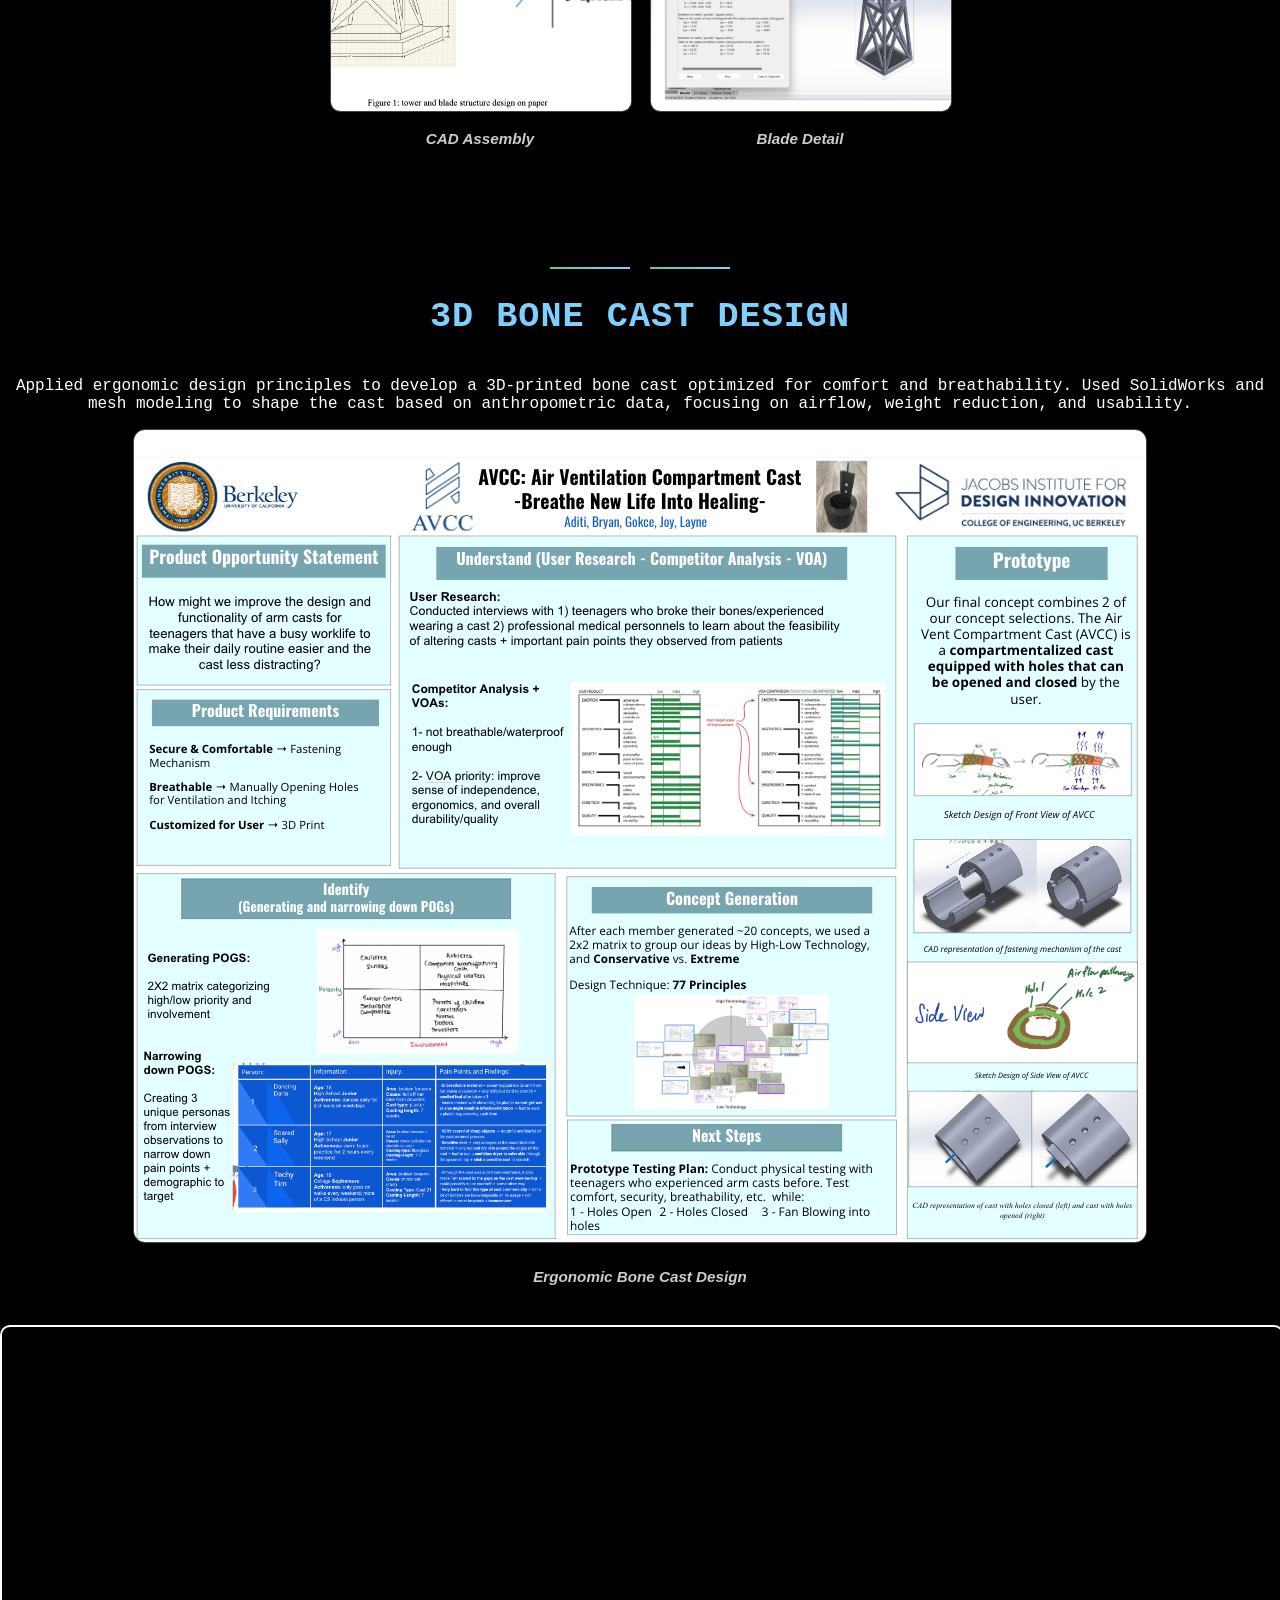
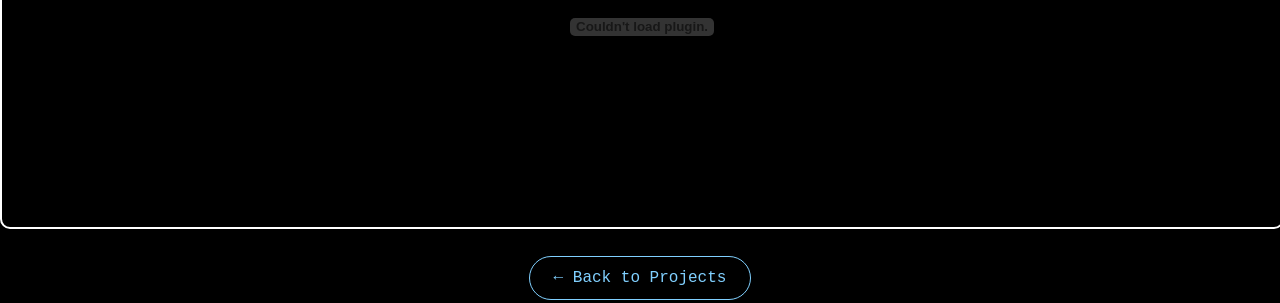
==== commit 71a2b065: "trial 2" ====
--- a/3dmodel.html
+++ b/3dmodel.html
@@ -62,7 +62,7 @@
 
   <div class="header">
     <h1>3D Modeling Projects</h1>
-    <p> POO Showcasing my Joskis figurine collection and a CAD-designed windmill prototype.</p>
+    <p> Showcasing my Joskis figurine collection and a CAD-designed windmill prototype.</p>
   </div>
 
  <!-- Joskis Collection -->
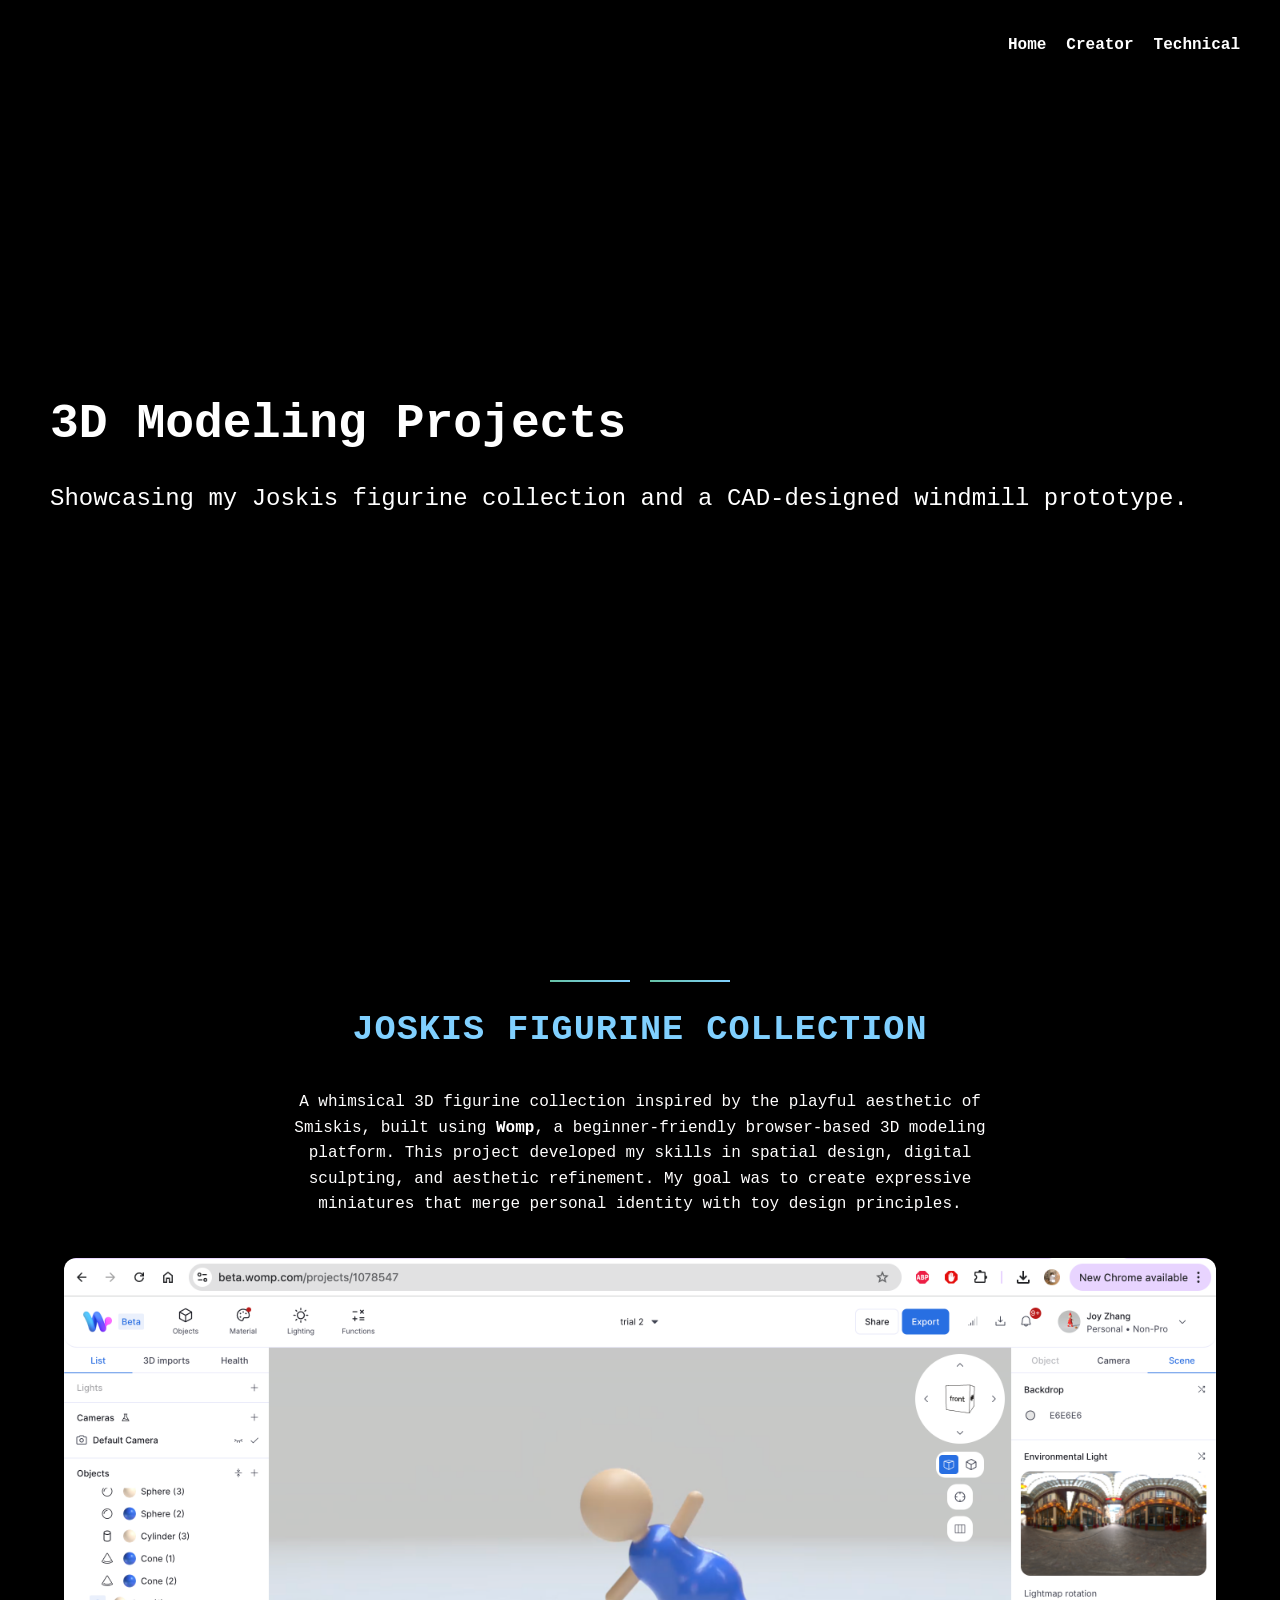
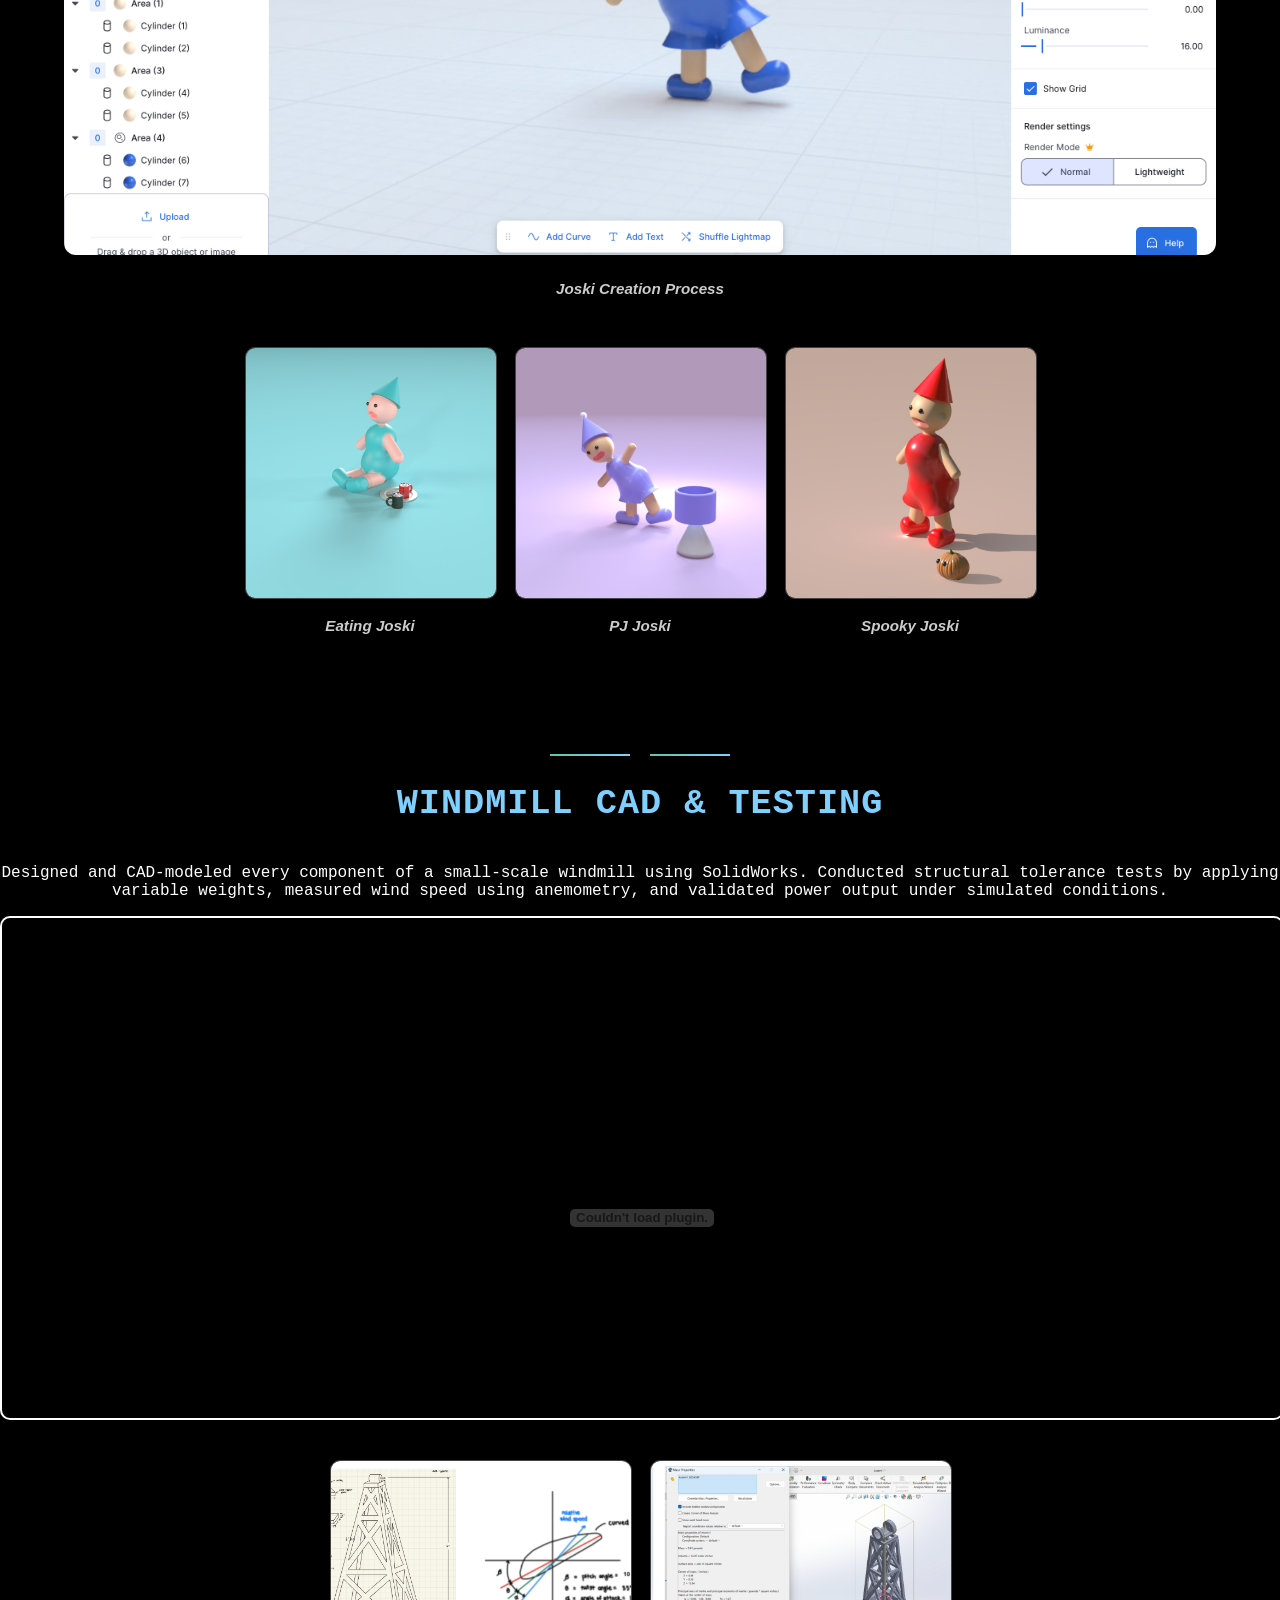
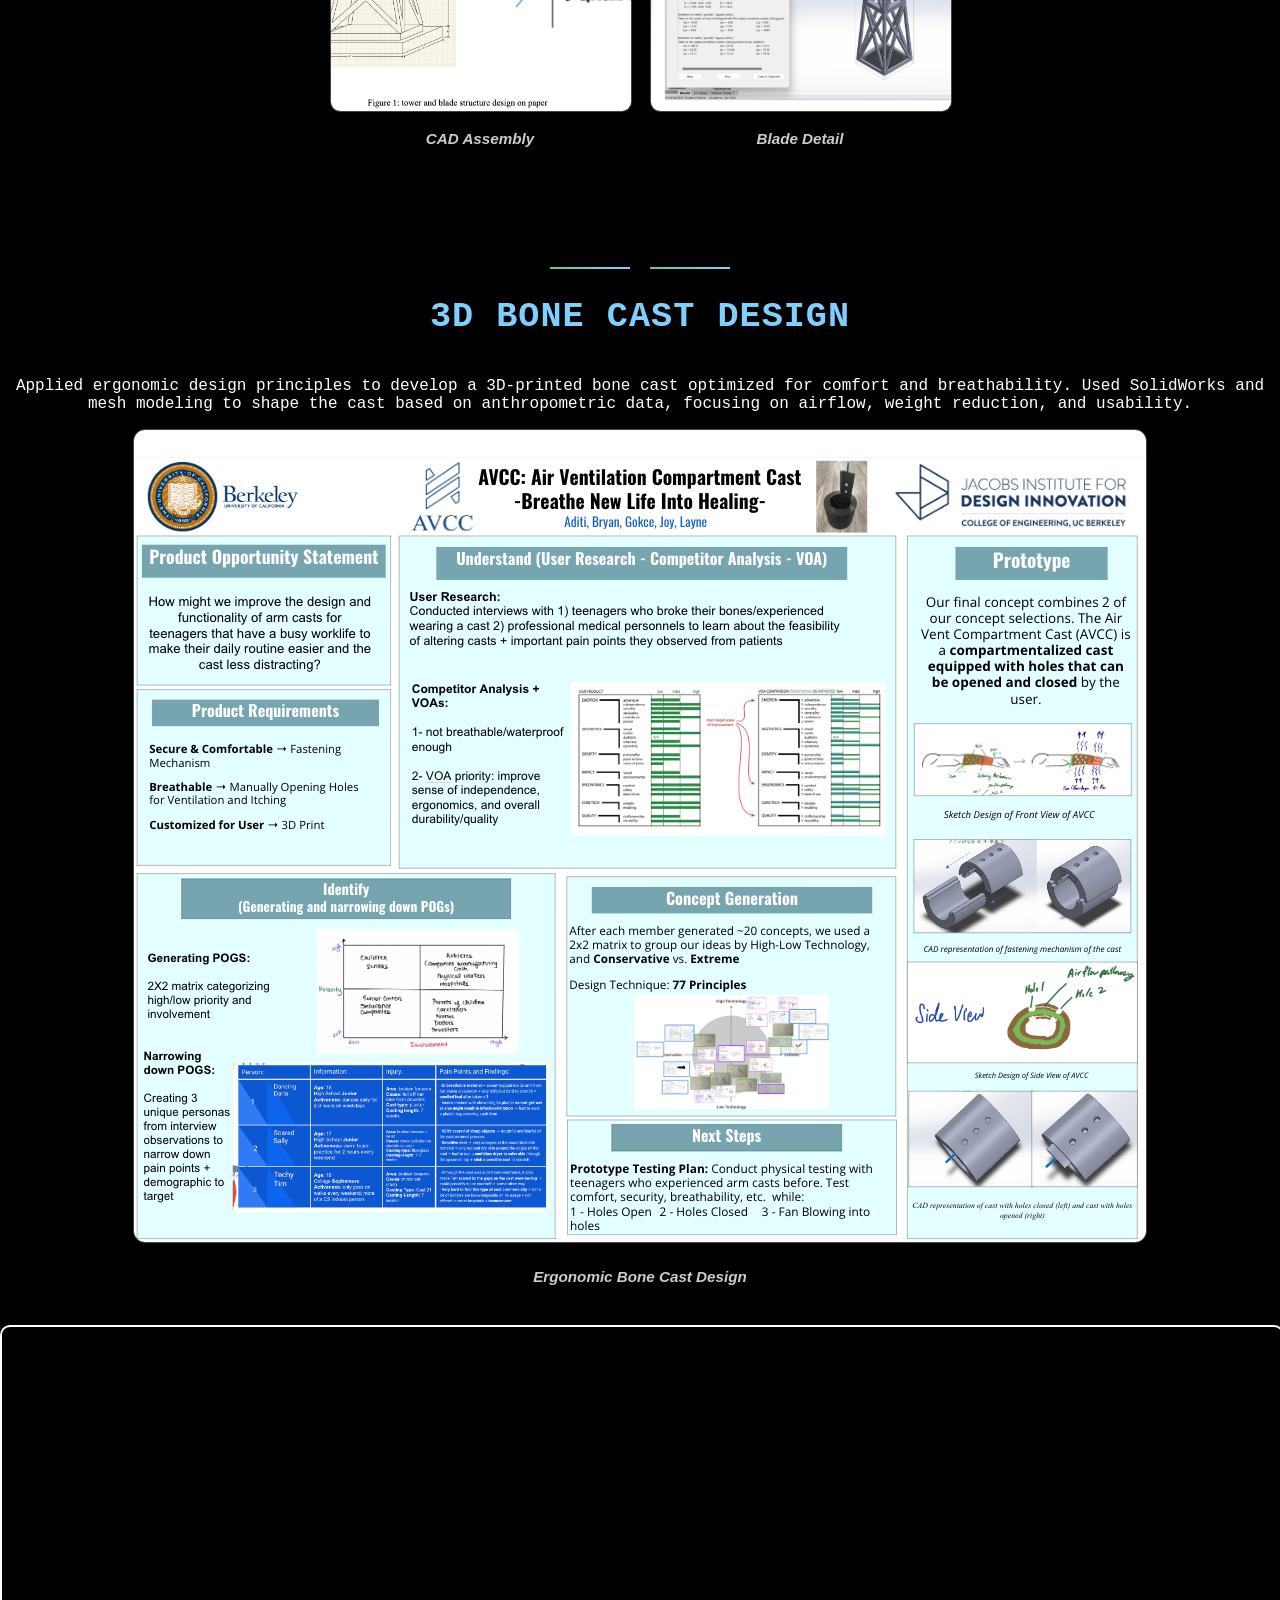
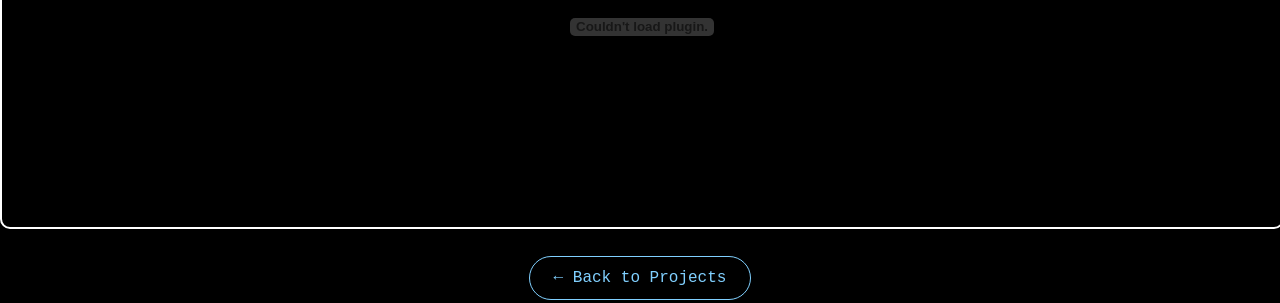
==== commit 0767bcfa: "trial 3" ====
--- a/3dmodel.html
+++ b/3dmodel.html
@@ -113,7 +113,7 @@
     </p>
     <!-- PDF embed -->
     <div class="pdf-container">
-      <iframe src="/turbine_paper.pdf"></iframe>
+      <embed src="/turbine_paper.pdf" type="application/pdf" width="100%" height="600px" />
     </div>
     <!-- Supporting images: 2 side-by-side -->
 <div style="display: flex; justify-content: center; gap: 20px; flex-wrap: wrap; margin-top: 30px;">
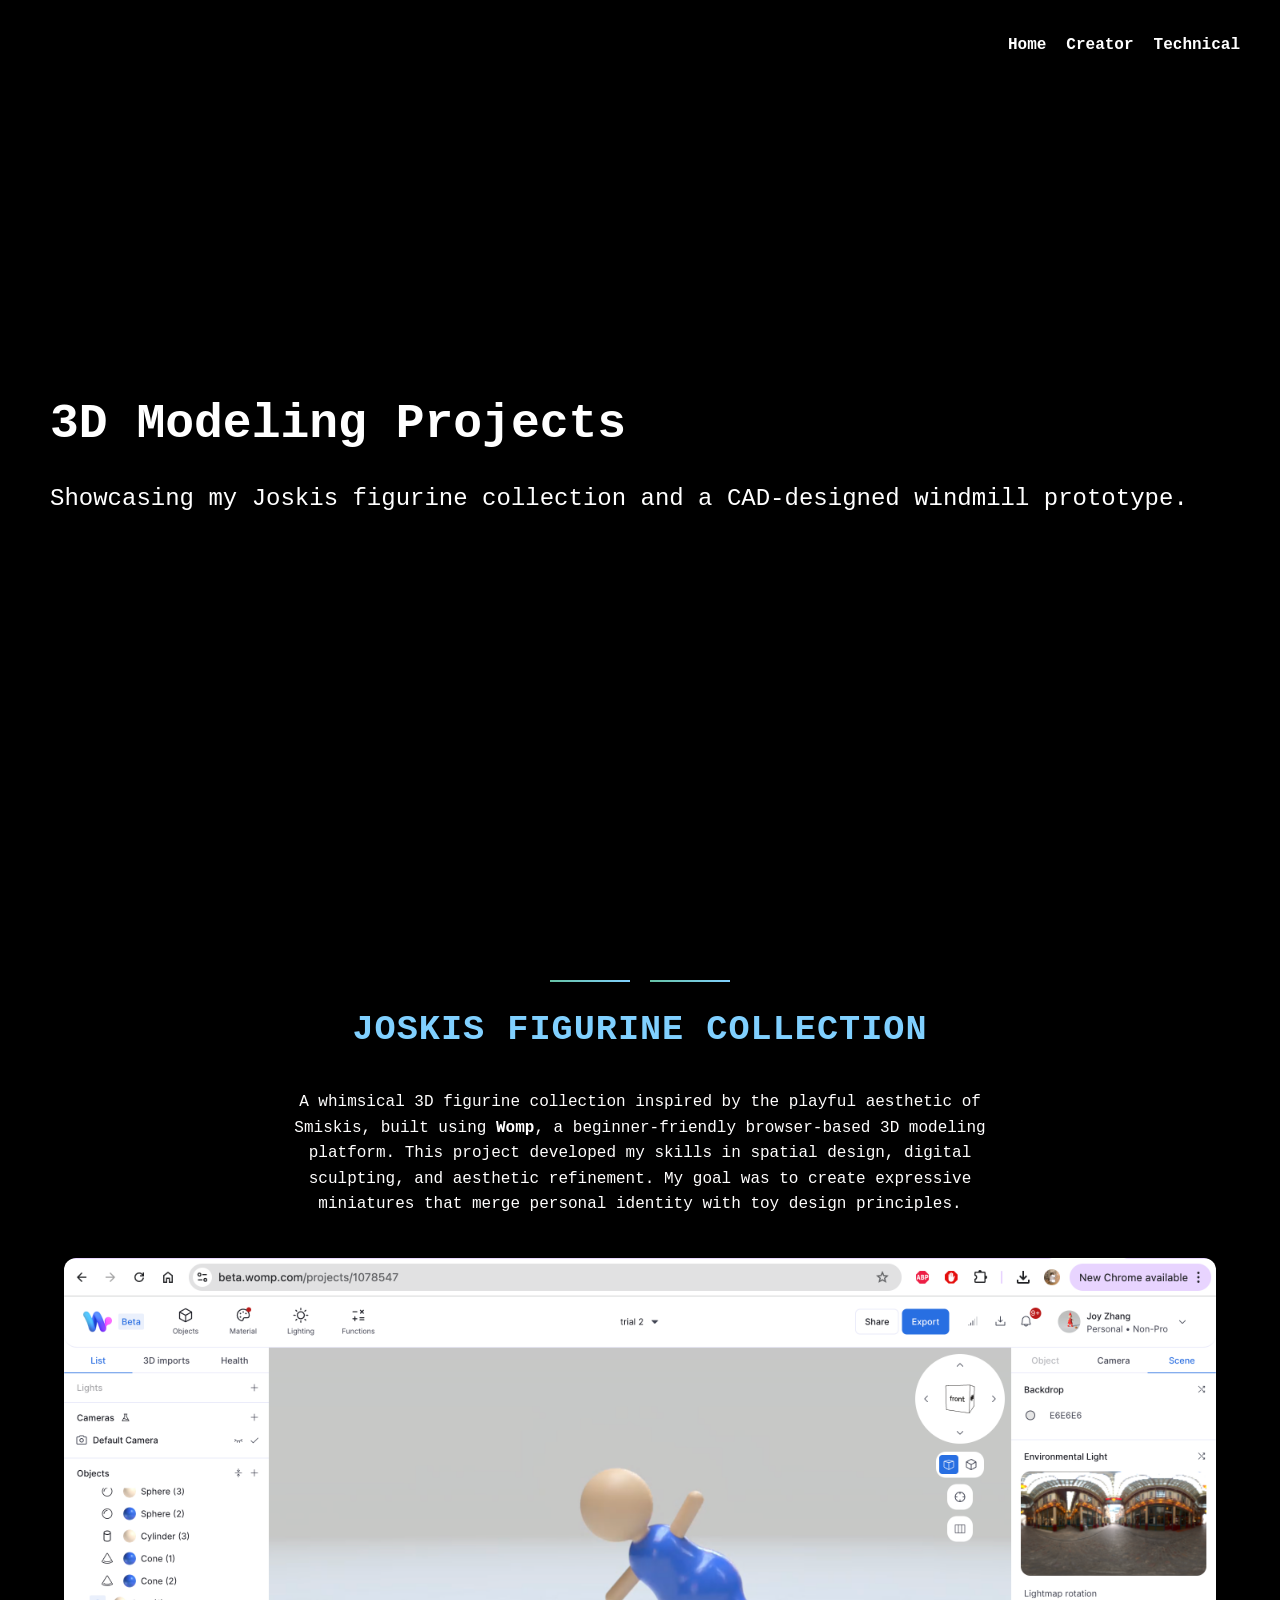
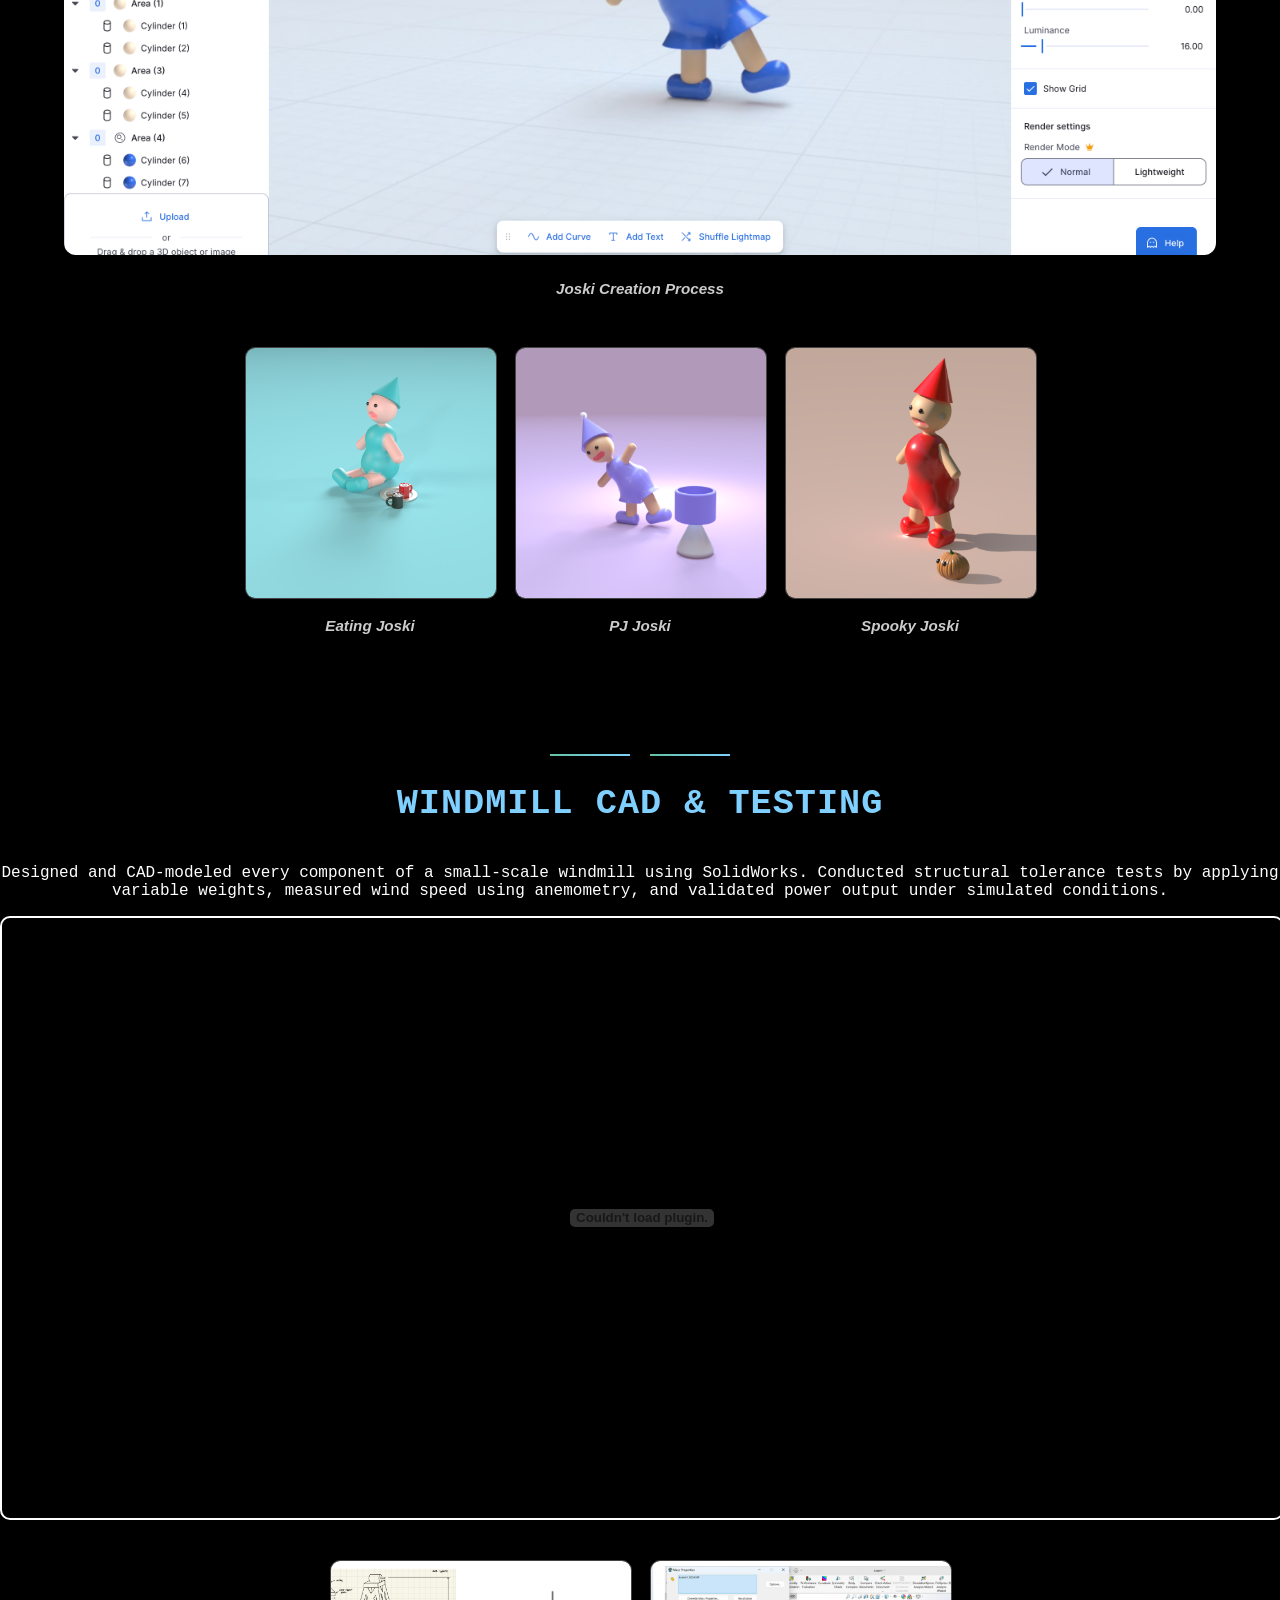
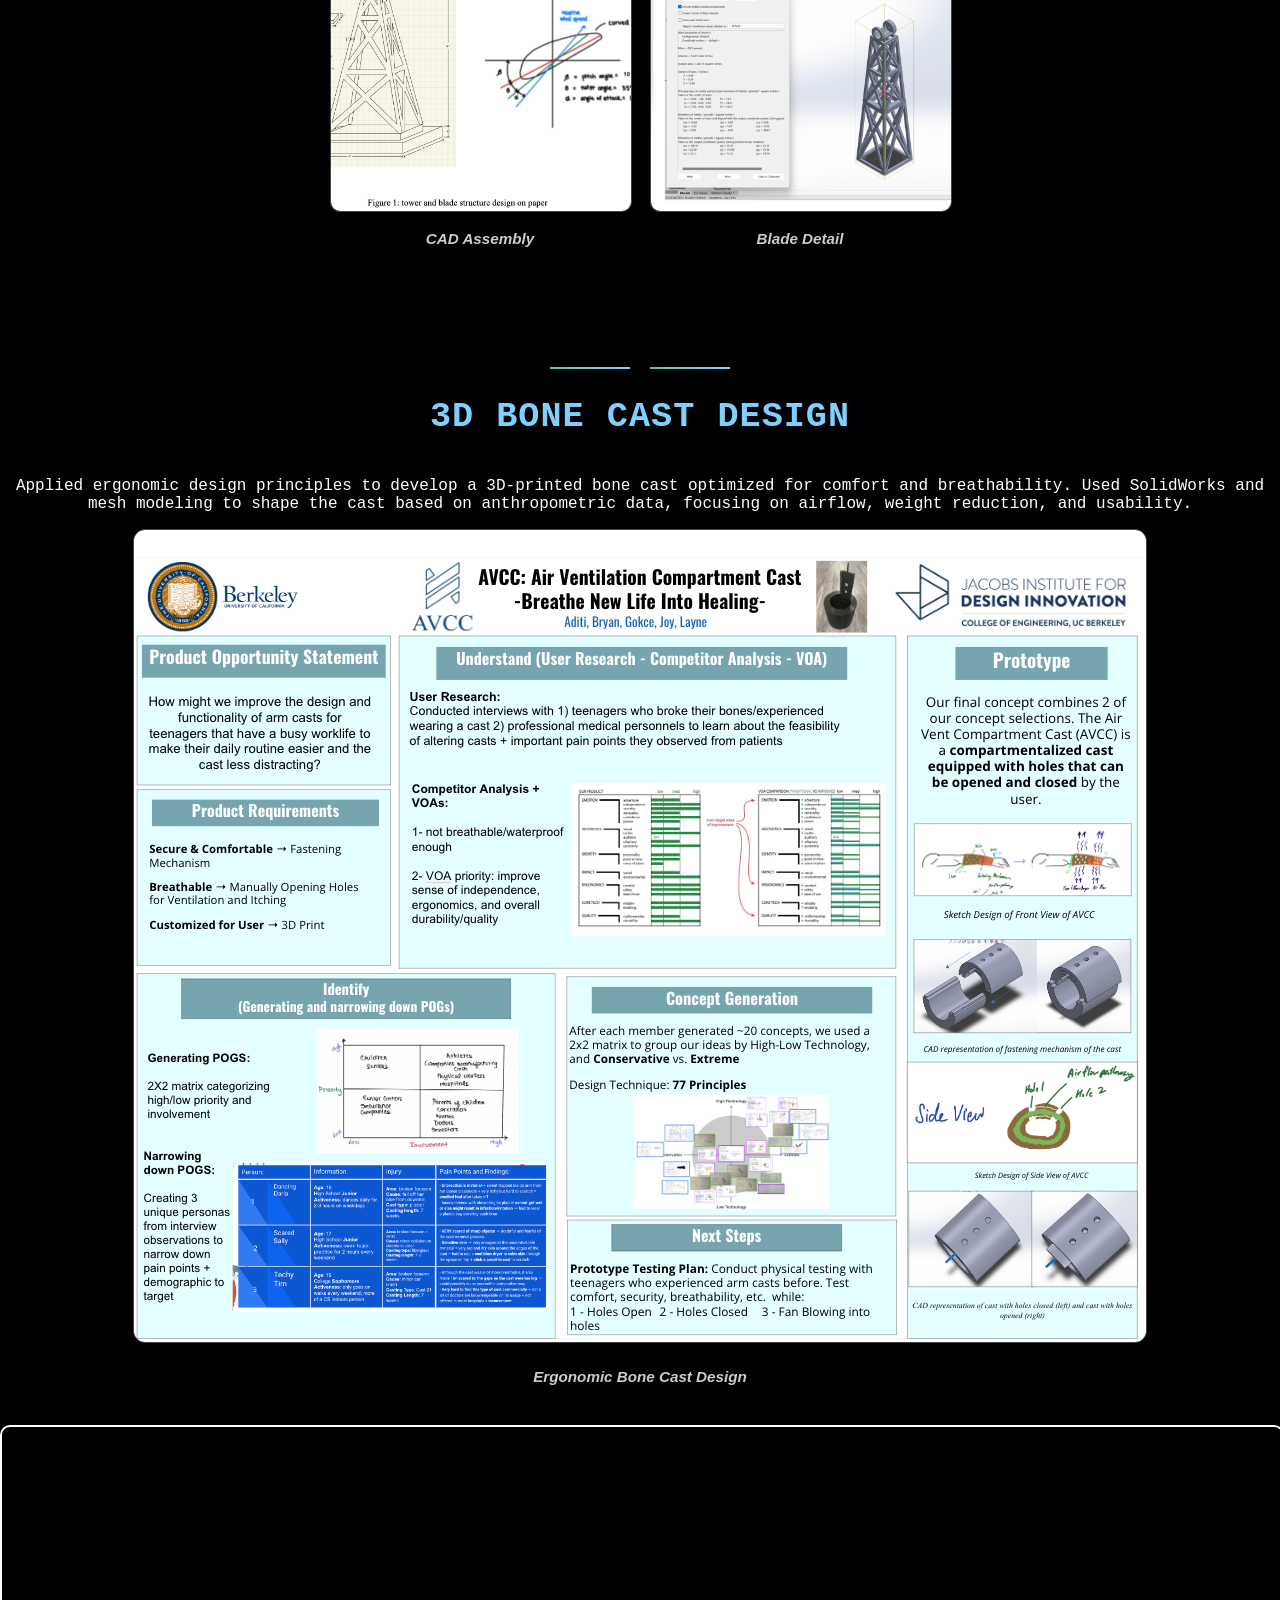
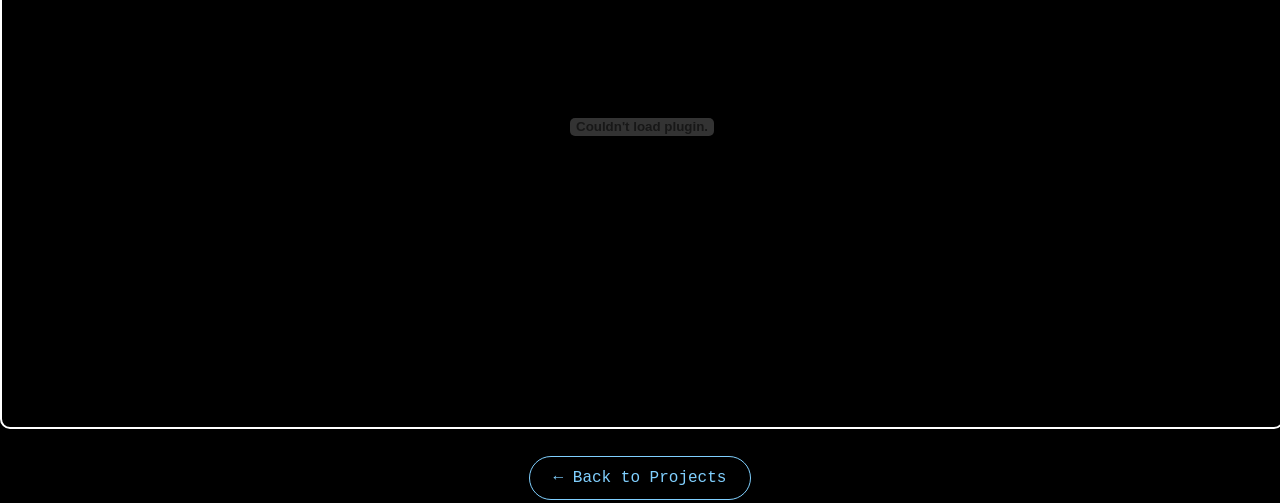
==== commit 3b97a642: "pdf fix" ====
--- a/3dmodel.html
+++ b/3dmodel.html
@@ -28,27 +28,26 @@
   border-radius: 10px;
   overflow: hidden;
   width: 100%;
-  height: 500px;
+  height: 600px;
 }
 
 .caption {
-      text-align: center;
-      font-size: 0.9rem;
-      margin: 10px 0 30px;
-      color: #ccc;
-    }
+  text-align: center;
+  font-size: 0.9rem;
+  margin: 10px 0 30px;
+  color: #ccc;
+}
 
-    .caption-description {
-      color: #999;
-      font-size: 0.85rem;
-      margin: -20px 0 30px;
-      max-width: 450px;
-      text-align: center;
-      margin-left: auto;
-      margin-right: auto;
-      font-style: italic;
-    }
-
+.caption-description {
+  color: #999;
+  font-size: 0.85rem;
+  margin: -20px 0 30px;
+  max-width: 450px;
+  text-align: center;
+  margin-left: auto;
+  margin-right: auto;
+  font-style: italic;
+}
 
   </style>
   <link rel="stylesheet" href="technical.css" />
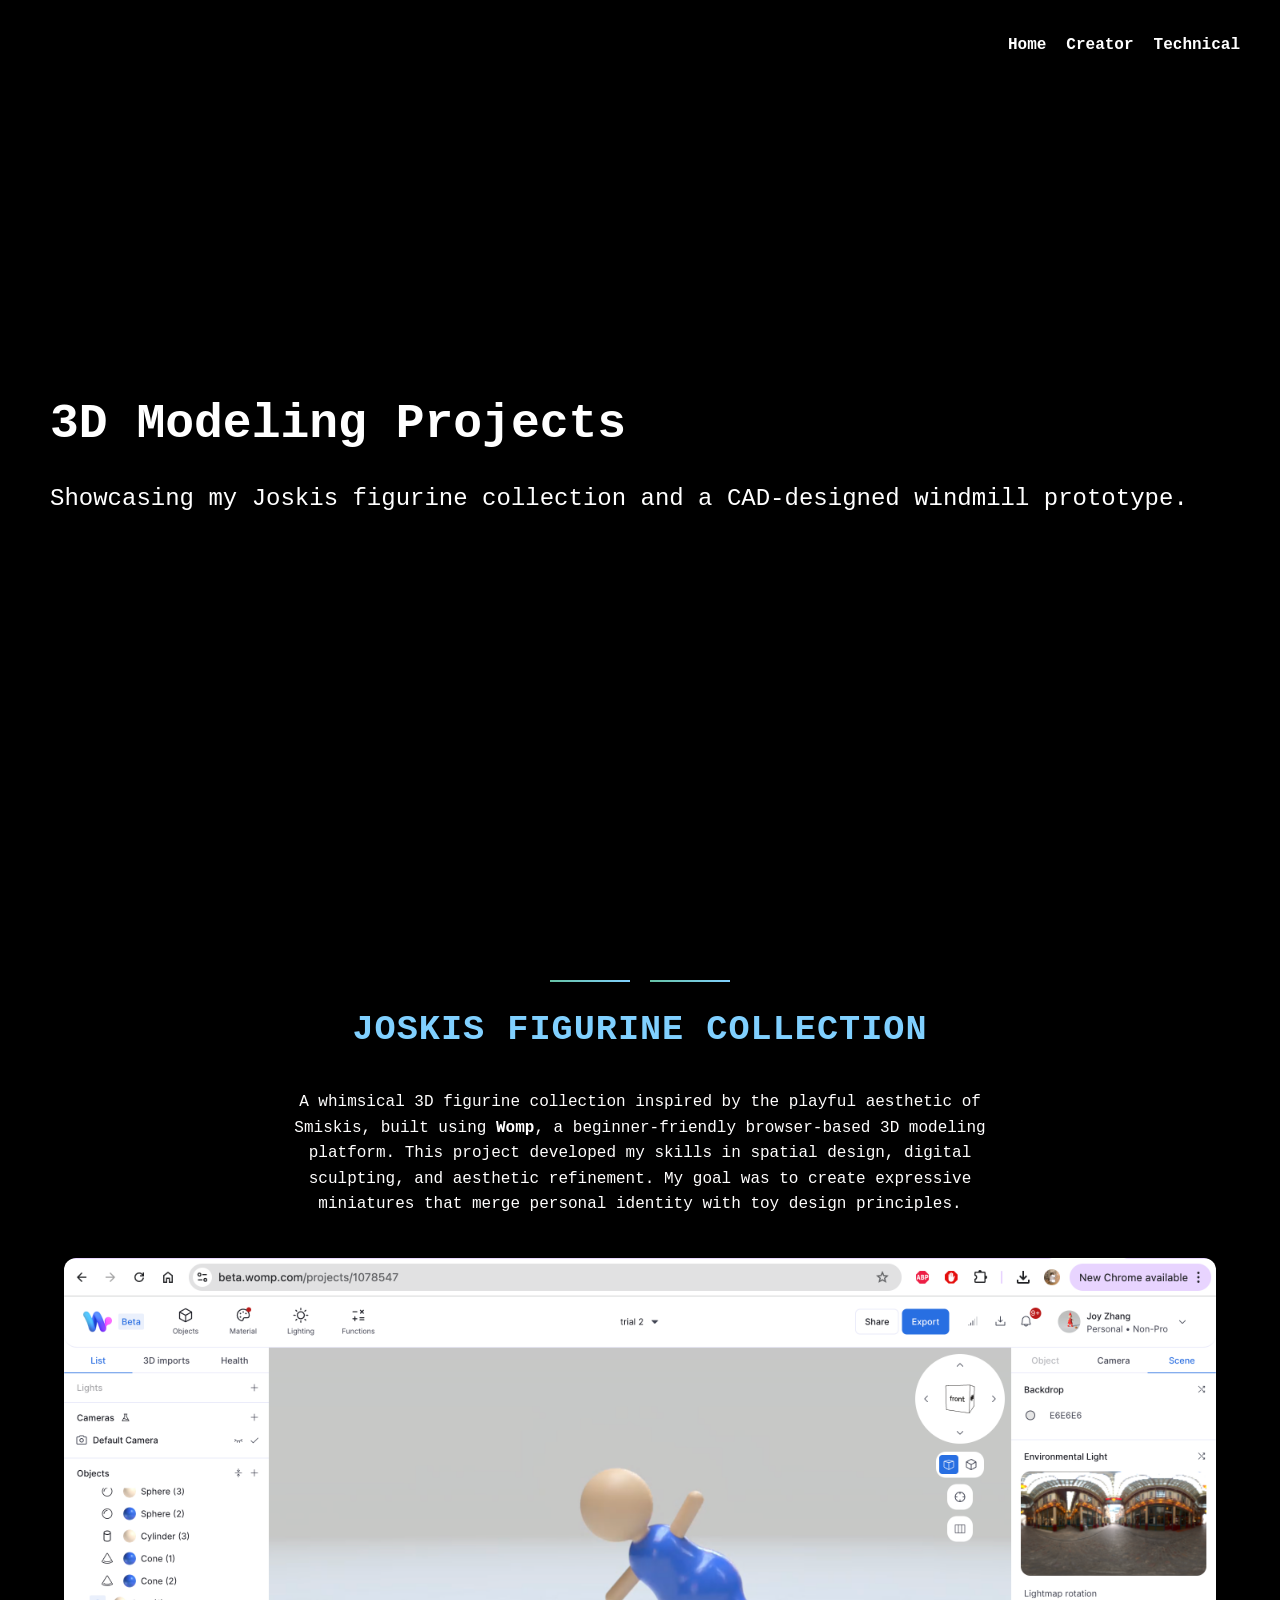
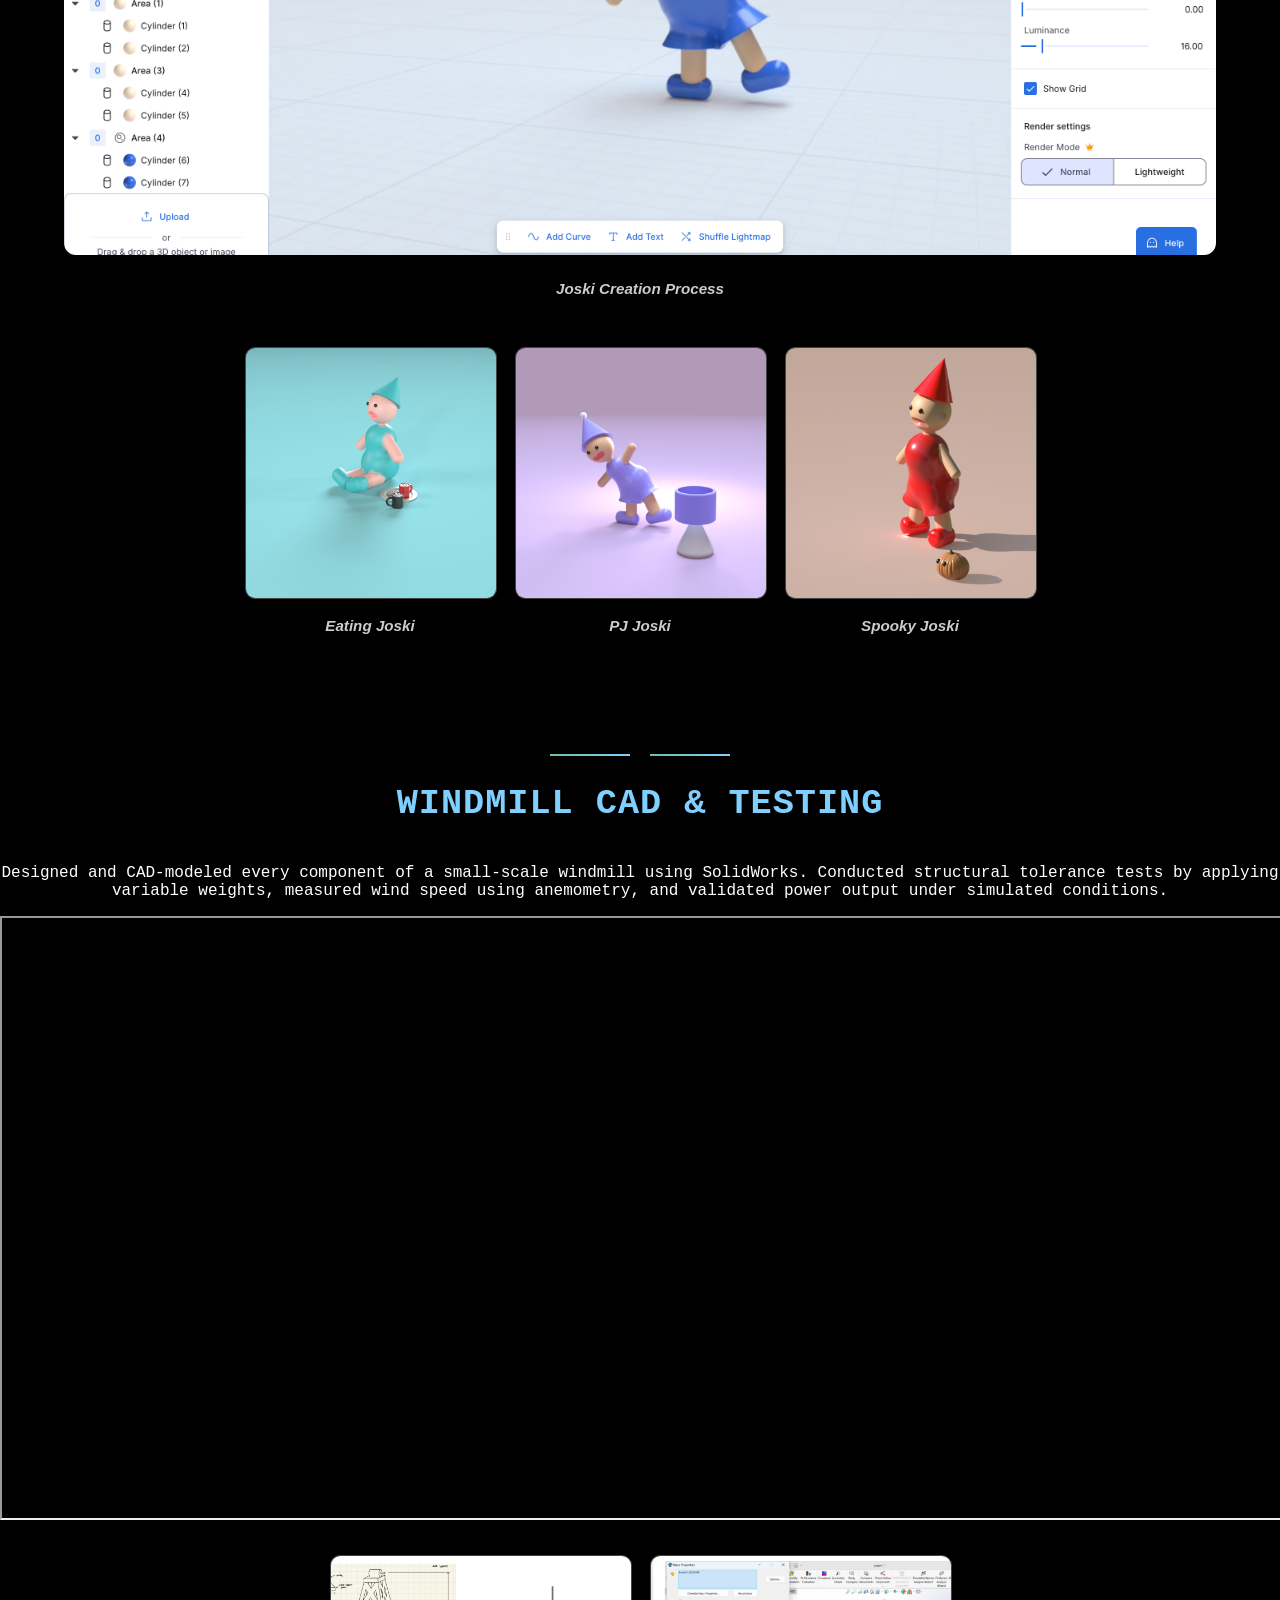
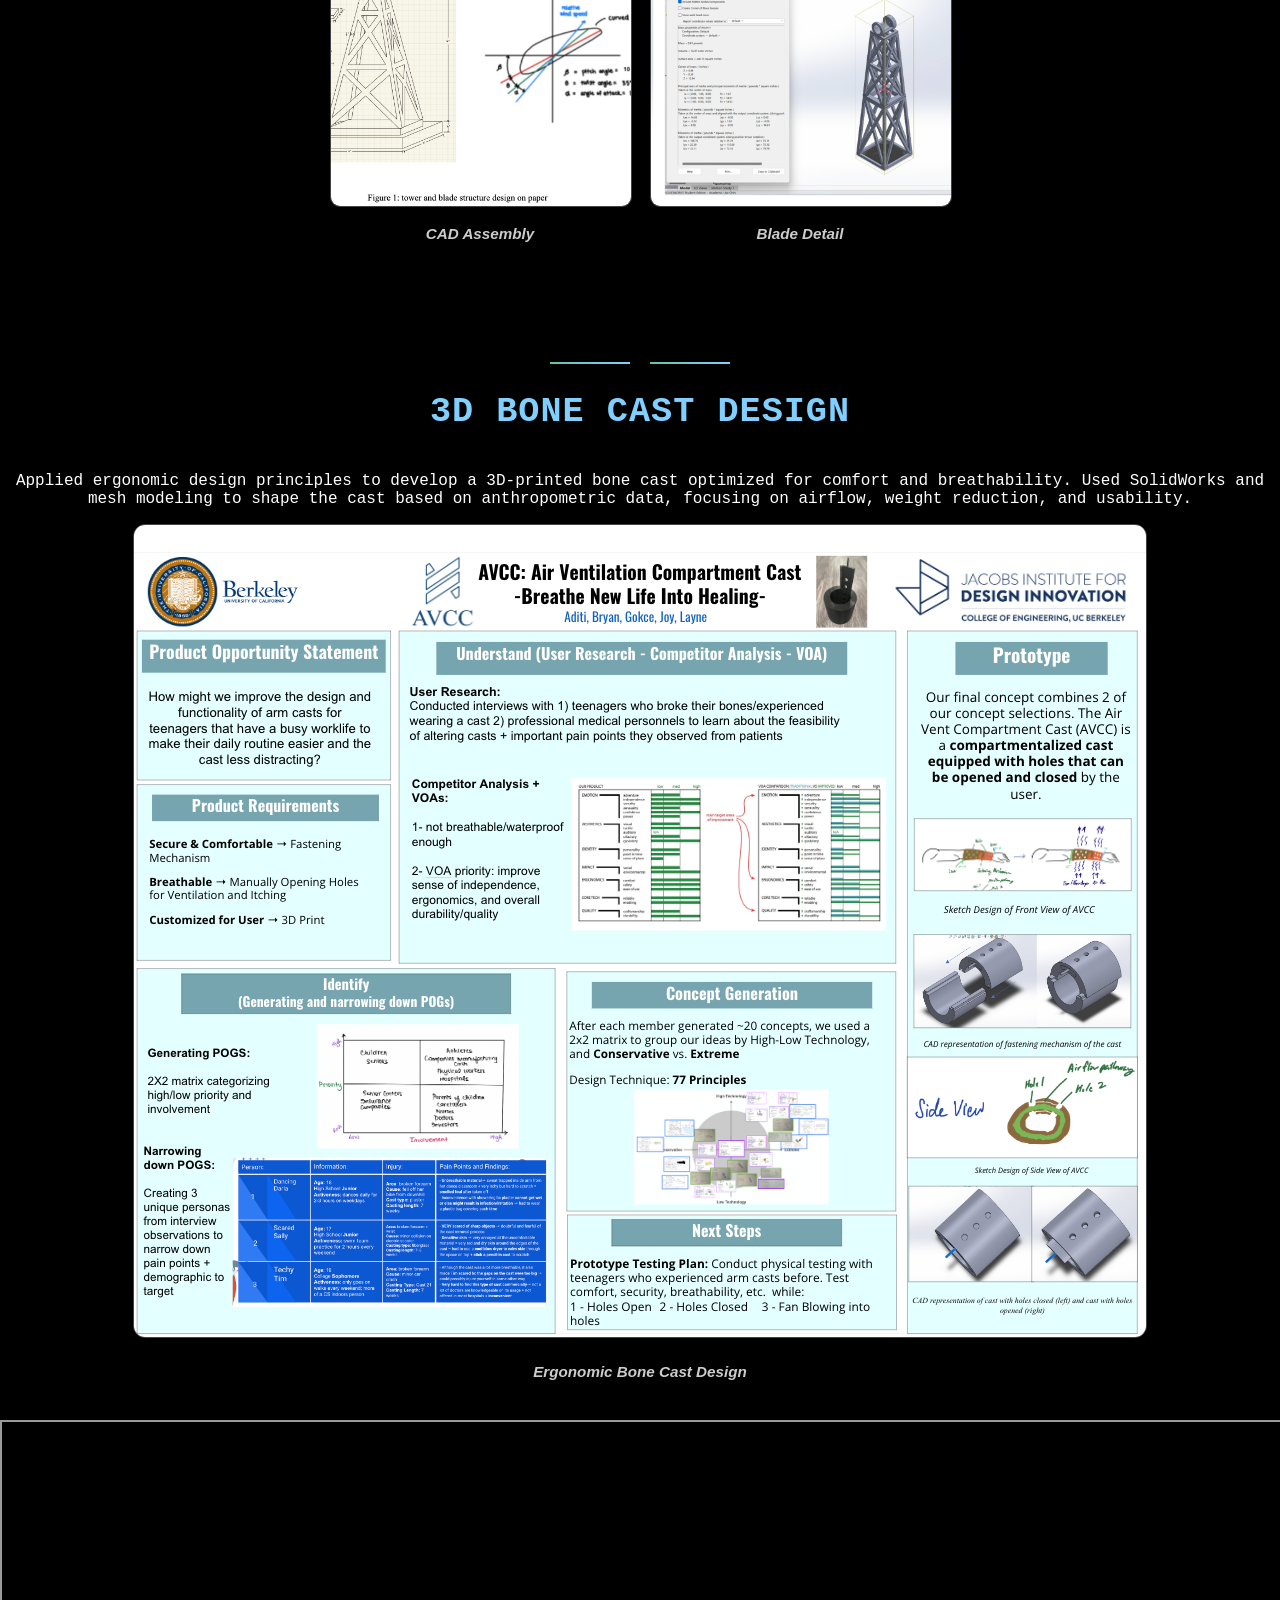
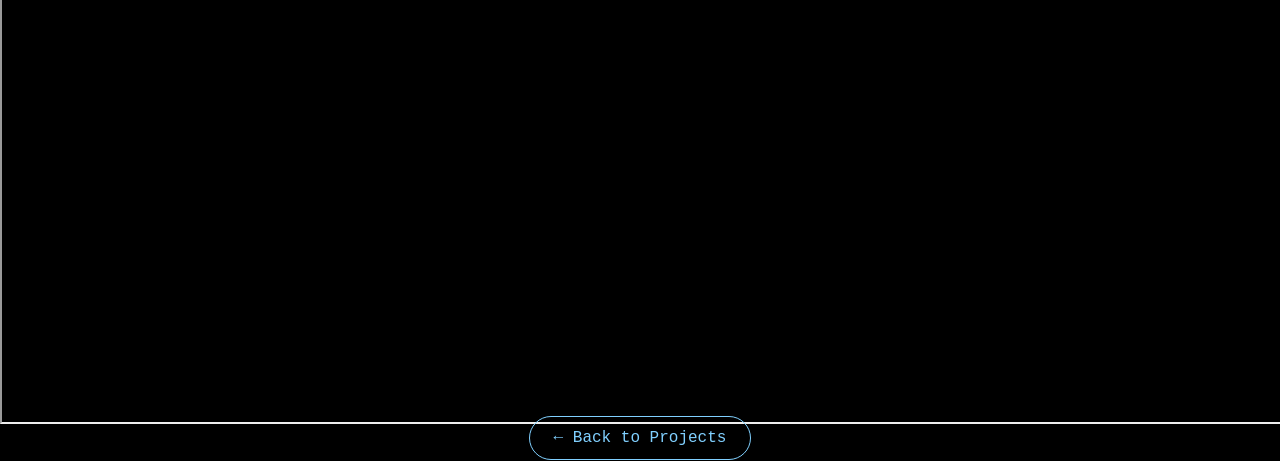
==== commit d2b2ab5f: "pdf preview attachments" ====
--- a/3dmodel.html
+++ b/3dmodel.html
@@ -54,7 +54,7 @@
 </head>
 <body>
   <ul class="top-nav">
-    <li><a href="homepage.html">Home</a></li>
+    <li><a href="index.html">Home</a></li>
     <li><a href="creator.html">Creator</a></li>
     <li><a href="technical.html">Technical</a></li>
   </ul>
@@ -110,10 +110,9 @@
     <p class="project-description">
       Designed and CAD-modeled every component of a small-scale windmill using SolidWorks. Conducted structural tolerance tests by applying variable weights, measured wind speed using anemometry, and validated power output under simulated conditions.
     </p>
-    <!-- PDF embed -->
-    <div class="pdf-container">
-      <embed src="/turbine_paper.pdf" type="application/pdf" width="100%" height="600px" />
-    </div>
+   
+    <iframe src="https://drive.google.com/file/d/1HLMbXqe7g83ubZxSDdnYT62r4GMnftxb/preview" width="100%" height="600" allow="autoplay"></iframe>
+   
     <!-- Supporting images: 2 side-by-side -->
 <div style="display: flex; justify-content: center; gap: 20px; flex-wrap: wrap; margin-top: 30px;">
     <div style="text-align: center; width: 300px;">
@@ -148,11 +147,8 @@
     <div class="caption" style="margin-top: 10px;">Ergonomic Bone Cast Design</div>
   </div>
 
-  <!-- PDF embed -->
-  <div class="pdf-container">
-    <embed src="/cast_paper.pdf" type="application/pdf" width="100%" height="600px" />
-  </div>
-</div>
+
+  <iframe src="https://drive.google.com/file/d/1_vss4h3-taHedRZ5fFwXwRcL4eleplNb/preview" width="100%" height="600" allow="autoplay"></iframe>
 
 
 
